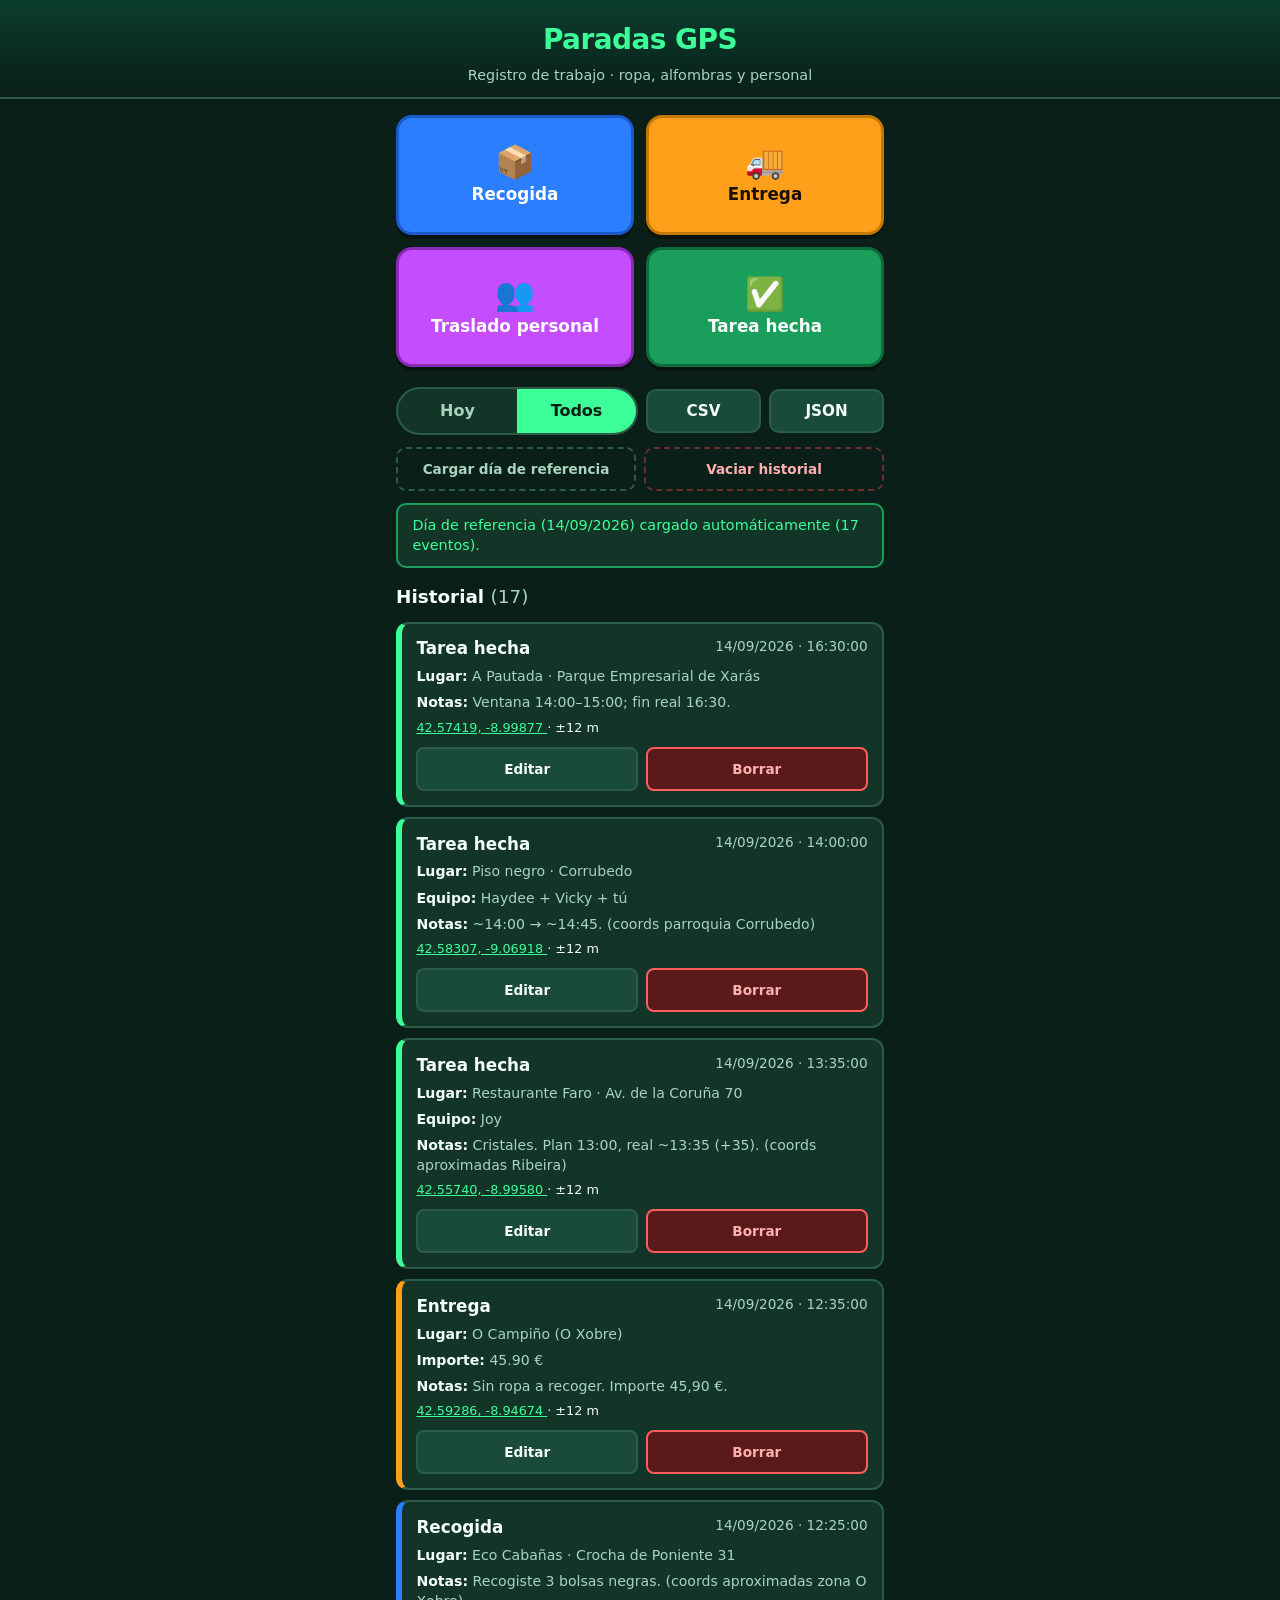
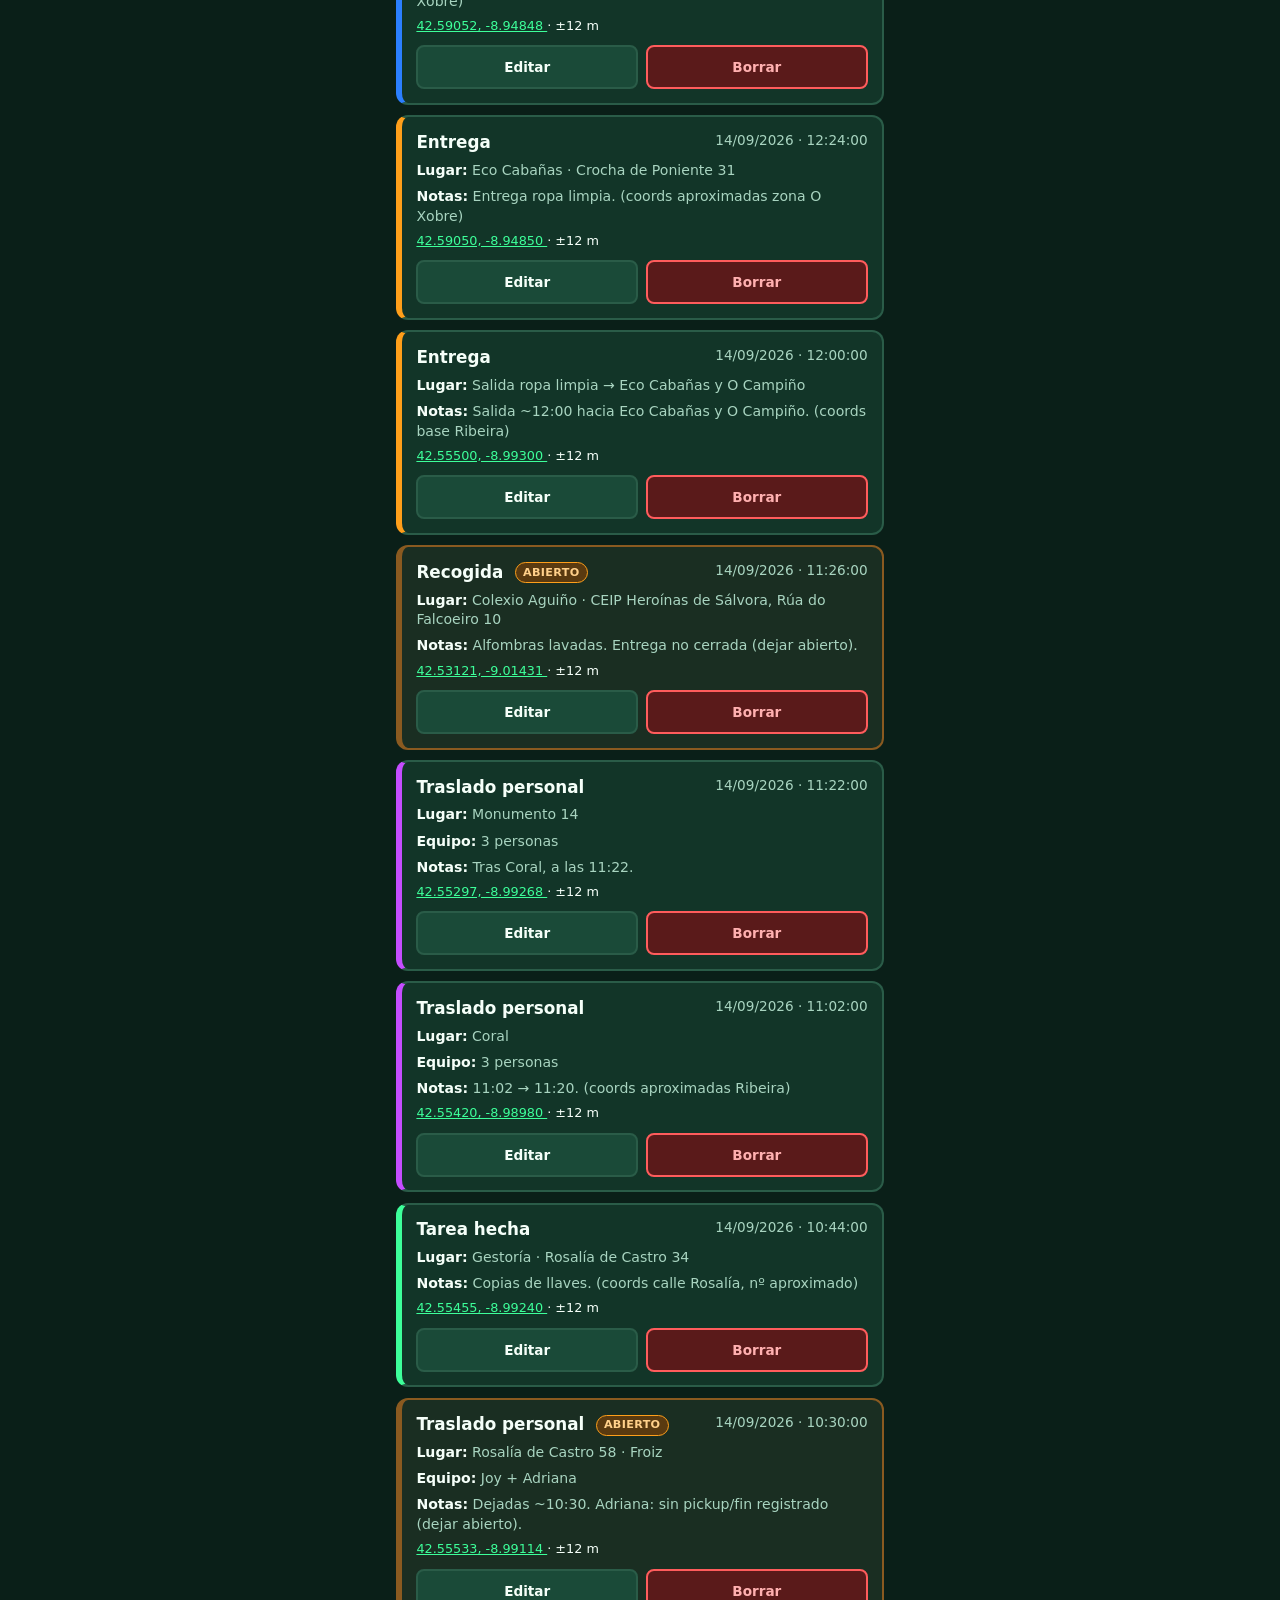
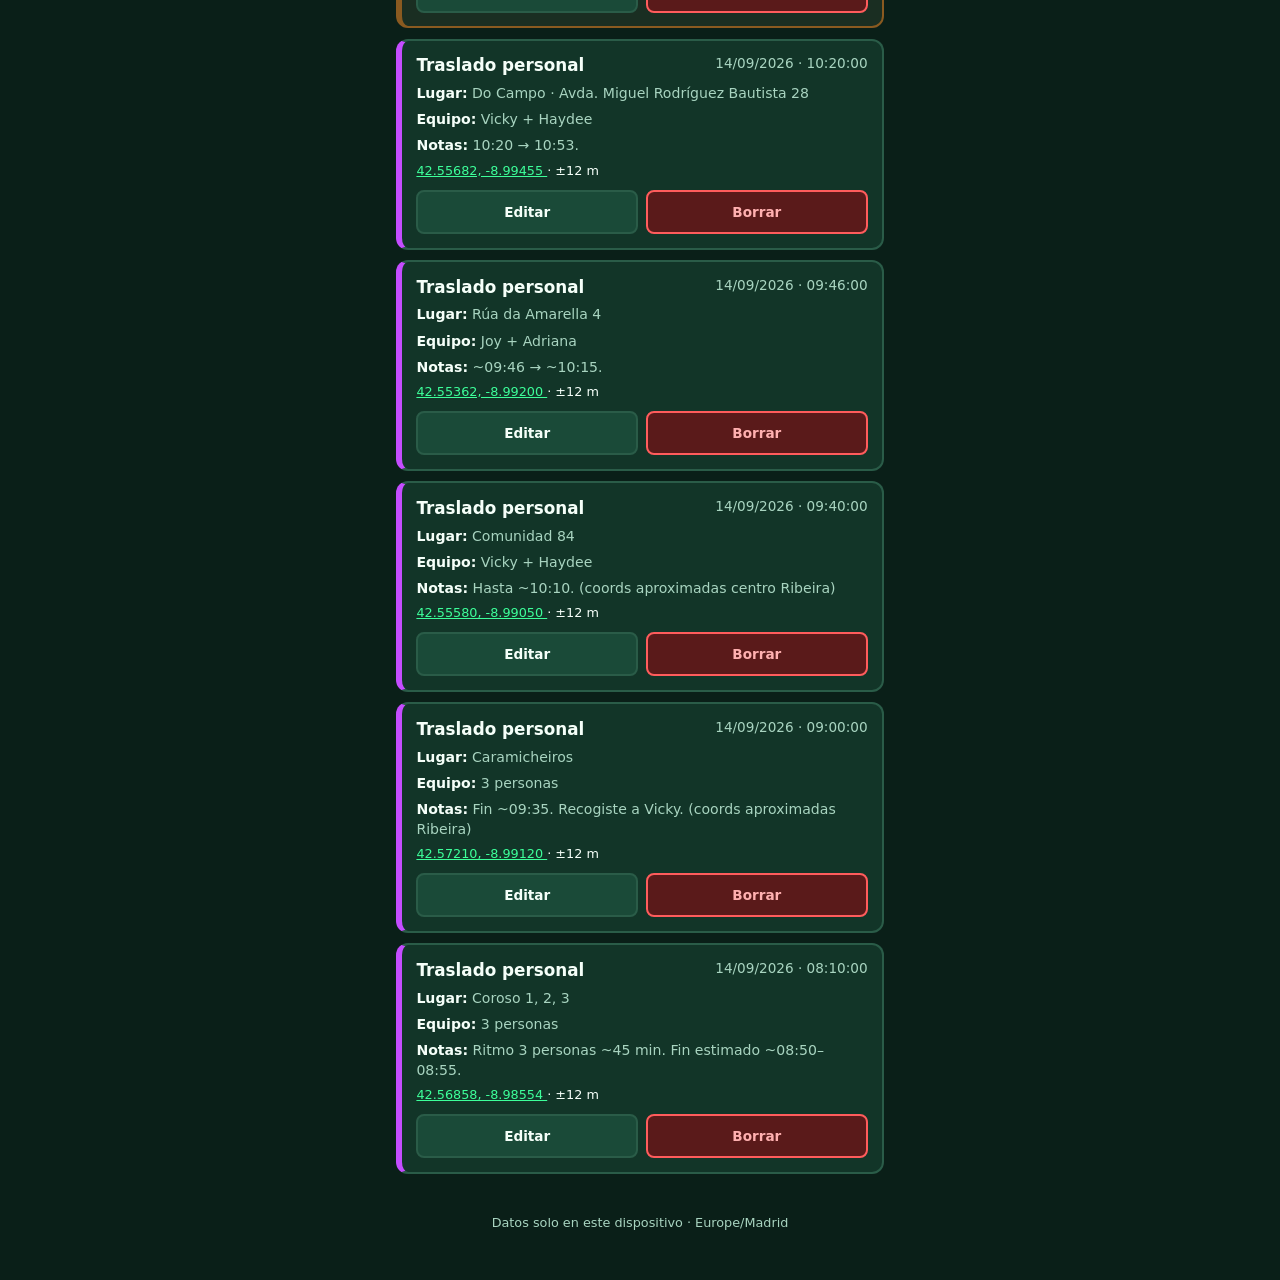
==== index.html @ 7db59be4 "Paradas GPS: registro geolocalizado de paradas (PWA)" ====
<!DOCTYPE html>
<html lang="es-ES">
<head>
  <meta charset="UTF-8" />
  <meta name="viewport" content="width=device-width, initial-scale=1, viewport-fit=cover" />
  <meta name="theme-color" content="#0b3d2e" />
  <meta name="description" content="Registro geolocalizado de paradas de trabajo: recogidas, entregas, traslados y tareas." />
  <meta name="apple-mobile-web-app-capable" content="yes" />
  <meta name="apple-mobile-web-app-status-bar-style" content="black-translucent" />
  <meta name="apple-mobile-web-app-title" content="Paradas GPS" />
  <title>Paradas GPS</title>
  <link rel="manifest" href="manifest.json" />
  <link rel="icon" type="image/svg+xml" href="icons/icon.svg" />
  <link rel="apple-touch-icon" href="icons/icon-192.png" />
  <link rel="stylesheet" href="styles.css" />
</head>
<body>
  <header class="app-header">
    <h1>Paradas GPS</h1>
    <p class="subtitle">Registro de trabajo · ropa, alfombras y personal</p>
  </header>

  <main>
    <section class="actions" aria-label="Registrar evento">
      <button type="button" class="btn-event btn-recogida" data-tipo="Recogida" aria-label="Registrar recogida">
        <span class="btn-icon" aria-hidden="true">📦</span>
        <span class="btn-label">Recogida</span>
      </button>
      <button type="button" class="btn-event btn-entrega" data-tipo="Entrega" aria-label="Registrar entrega">
        <span class="btn-icon" aria-hidden="true">🚚</span>
        <span class="btn-label">Entrega</span>
      </button>
      <button type="button" class="btn-event btn-traslado" data-tipo="Traslado personal" aria-label="Registrar traslado de personal">
        <span class="btn-icon" aria-hidden="true">👥</span>
        <span class="btn-label">Traslado personal</span>
      </button>
      <button type="button" class="btn-event btn-tarea" data-tipo="Tarea hecha" aria-label="Registrar tarea hecha">
        <span class="btn-icon" aria-hidden="true">✅</span>
        <span class="btn-label">Tarea hecha</span>
      </button>
    </section>

    <section class="toolbar" aria-label="Herramientas">
      <div class="filters" role="group" aria-label="Filtrar historial">
        <button type="button" class="filter-btn active" data-filter="hoy" id="filterHoy">Hoy</button>
        <button type="button" class="filter-btn" data-filter="todos" id="filterTodos">Todos</button>
      </div>
      <div class="export-btns">
        <button type="button" class="btn-secondary" id="btnExportCsv" title="Exportar CSV">CSV</button>
        <button type="button" class="btn-secondary" id="btnExportJson" title="Exportar JSON">JSON</button>
      </div>
    </section>

    <section class="demo-bar" aria-label="Día de referencia">
      <button type="button" class="btn-demo" id="btnLoadSeed" title="Cargar lunes 14 sep 2026">Cargar día de referencia</button>
      <button type="button" class="btn-demo btn-demo-danger" id="btnClearHistory" title="Vaciar historial">Vaciar historial</button>
    </section>

    <section class="status-bar" id="statusBar" aria-live="polite">
      <span id="statusText">Listo. Pulsa un botón para registrar.</span>
    </section>

    <section class="history" aria-label="Historial de eventos">
      <h2>Historial <span class="count" id="eventCount">(0)</span></h2>
      <ul id="eventList" class="event-list"></ul>
      <p class="empty-msg" id="emptyMsg">Aún no hay eventos. Pulsa un botón grande para empezar.</p>
    </section>
  </main>

  <!-- Sheet: editar comunidad / notas antes o después de guardar -->
  <div class="sheet-overlay" id="sheetOverlay" hidden>
    <div class="sheet" role="dialog" aria-modal="true" aria-labelledby="sheetTitle">
      <div class="sheet-handle" aria-hidden="true"></div>
      <h2 id="sheetTitle">Detalles del evento</h2>
      <p class="sheet-tipo" id="sheetTipo"></p>

      <label for="inputComunidad">Comunidad / casa <span class="optional">(opcional)</span></label>
      <input type="text" id="inputComunidad" placeholder="Ej. Urbanización Las Flores · portal 3" autocomplete="off" />

      <label for="inputEquipo">Equipo <span class="optional">(opcional)</span></label>
      <input type="text" id="inputEquipo" placeholder="Ej. Vicky + Haydee · 3 personas" autocomplete="off" />

      <label for="inputImporte">Importe (€) <span class="optional">(opcional)</span></label>
      <input type="number" id="inputImporte" step="0.01" min="0" placeholder="Ej. 45.90" inputmode="decimal" />

      <label for="inputNotas">Notas <span class="optional">(opcional)</span></label>
      <textarea id="inputNotas" rows="3" placeholder="Ej. 3 bolsas ropa, alfombra 2×3…"></textarea>

      <label class="check-label">
        <input type="checkbox" id="checkAbierto" />
        Dejar abierto
      </label>

      <div class="gps-block" id="gpsBlock">
        <p class="gps-status" id="gpsStatus">Obteniendo GPS…</p>
        <div class="manual-gps" id="manualGps" hidden>
          <p class="hint">GPS no disponible. Guarda sin GPS o introduce coordenadas manualmente:</p>
          <div class="coord-row">
            <label for="inputLat">Latitud</label>
            <input type="number" id="inputLat" step="any" placeholder="40.4168" inputmode="decimal" />
          </div>
          <div class="coord-row">
            <label for="inputLng">Longitud</label>
            <input type="number" id="inputLng" step="any" placeholder="-3.7038" inputmode="decimal" />
          </div>
          <label class="check-label">
            <input type="checkbox" id="checkSinGps" />
            Guardar sin GPS
          </label>
        </div>
      </div>

      <div class="sheet-actions">
        <button type="button" class="btn-cancel" id="btnCancelSheet">Cancelar</button>
        <button type="button" class="btn-save" id="btnSaveSheet">Guardar</button>
      </div>
    </div>
  </div>

  <!-- Confirm delete -->
  <div class="sheet-overlay" id="confirmOverlay" hidden>
    <div class="sheet sheet-small" role="dialog" aria-modal="true" aria-labelledby="confirmTitle">
      <h2 id="confirmTitle">¿Borrar evento?</h2>
      <p id="confirmText">Esta acción no se puede deshacer.</p>
      <div class="sheet-actions">
        <button type="button" class="btn-cancel" id="btnCancelDelete">Cancelar</button>
        <button type="button" class="btn-danger" id="btnConfirmDelete">Borrar</button>
      </div>
    </div>
  </div>

  <footer class="app-footer">
    <p>Datos solo en este dispositivo · Europe/Madrid</p>
  </footer>

  <script src="app.js"></script>
</body>
</html>
---- styles.css ----
/* Paradas GPS — UI alto contraste, móvil primero */
:root {
  --bg: #0a1f18;
  --bg-card: #123528;
  --bg-elevated: #1a4a38;
  --text: #f5fff9;
  --text-muted: #a8d4c0;
  --accent: #3dff9a;
  --accent-dim: #1a9e5c;
  --danger: #ff5c5c;
  --danger-bg: #5a1a1a;
  --recogida: #2b7fff;
  --entrega: #ff9f1a;
  --traslado: #c44dff;
  --tarea: #3dff9a;
  --border: #2a5c48;
  --radius: 16px;
  --tap-min: 56px;
  --font: system-ui, -apple-system, "Segoe UI", Roboto, "Helvetica Neue", Arial, sans-serif;
  --safe-top: env(safe-area-inset-top, 0px);
  --safe-right: env(safe-area-inset-right, 0px);
  --safe-bottom: env(safe-area-inset-bottom, 0px);
  --safe-left: env(safe-area-inset-left, 0px);
}

*,
*::before,
*::after {
  box-sizing: border-box;
}

html {
  -webkit-text-size-adjust: 100%;
  height: 100%;
}

body {
  margin: 0;
  min-height: 100%;
  font-family: var(--font);
  background: var(--bg);
  color: var(--text);
  line-height: 1.4;
  padding-bottom: calc(1.5rem + var(--safe-bottom));
  -webkit-tap-highlight-color: transparent;
  overflow-x: hidden;
}

.app-header {
  padding: 1.25rem 1rem 0.75rem;
  background: linear-gradient(180deg, #0b3d2e 0%, var(--bg) 100%);
  border-bottom: 2px solid var(--border);
  text-align: center;
}

.app-header h1 {
  margin: 0;
  font-size: 1.75rem;
  font-weight: 800;
  letter-spacing: -0.02em;
  color: var(--accent);
}

.subtitle {
  margin: 0.35rem 0 0;
  font-size: 0.9rem;
  color: var(--text-muted);
}

main {
  width: 100%;
  max-width: 520px;
  margin: 0 auto;
  padding: 1rem;
}

/* ——— Botones de evento ——— */
.actions {
  display: grid;
  grid-template-columns: 1fr 1fr;
  gap: 0.75rem;
  margin-bottom: 1.25rem;
}

.btn-event {
  display: flex;
  flex-direction: column;
  align-items: center;
  justify-content: center;
  gap: 0.4rem;
  min-height: 110px;
  padding: 1rem 0.5rem;
  border: 3px solid transparent;
  border-radius: var(--radius);
  font-family: inherit;
  font-size: 1.05rem;
  font-weight: 700;
  color: #fff;
  cursor: pointer;
  box-shadow: 0 4px 0 rgba(0, 0, 0, 0.35);
  transition: transform 0.08s, box-shadow 0.08s, filter 0.15s;
  -webkit-user-select: none;
  user-select: none;
}

.btn-event:active {
  transform: translateY(3px);
  box-shadow: 0 1px 0 rgba(0, 0, 0, 0.35);
}

.btn-event:focus-visible {
  outline: 3px solid var(--accent);
  outline-offset: 3px;
}

.btn-icon {
  font-size: 2rem;
  line-height: 1;
}

.btn-label {
  text-align: center;
  line-height: 1.2;
}

.btn-recogida {
  background: var(--recogida);
  border-color: #1a5acc;
}
.btn-entrega {
  background: var(--entrega);
  border-color: #c47800;
  color: #1a1000;
}
.btn-traslado {
  background: var(--traslado);
  border-color: #8a2abb;
}
.btn-tarea {
  background: var(--accent-dim);
  border-color: #0d6b3c;
  color: #fff;
}

/* ——— Toolbar ——— */
.toolbar {
  display: flex;
  flex-wrap: wrap;
  align-items: center;
  gap: 0.5rem;
  margin-bottom: 0.75rem;
}

.toolbar > * {
  min-width: 0;
}

.filters {
  display: flex;
  flex: 1 1 0;
  min-width: 0;
  background: var(--bg-card);
  border-radius: 999px;
  border: 2px solid var(--border);
  overflow: hidden;
}

.filter-btn {
  min-height: 44px;
  flex: 1 1 0;
  min-width: 0;
  padding: 0.5rem 0.75rem;
  border: none;
  background: transparent;
  color: var(--text-muted);
  font-family: inherit;
  font-size: 1rem;
  font-weight: 600;
  cursor: pointer;
}

.filter-btn.active {
  background: var(--accent);
  color: #0a1f18;
}

.export-btns {
  display: flex;
  flex: 1 1 0;
  min-width: 0;
  gap: 0.5rem;
}

.export-btns .btn-secondary {
  flex: 1 1 0;
  min-width: 0;
}

.btn-secondary {
  min-height: 44px;
  min-width: var(--tap-min);
  padding: 0.5rem 0.9rem;
  border: 2px solid var(--border);
  border-radius: 10px;
  background: var(--bg-elevated);
  color: var(--text);
  font-family: inherit;
  font-size: 0.95rem;
  font-weight: 700;
  cursor: pointer;
}

.btn-secondary:active {
  background: var(--accent-dim);
}

/* ——— Estado ——— */
.status-bar {
  padding: 0.65rem 0.9rem;
  margin-bottom: 1rem;
  background: var(--bg-card);
  border: 2px solid var(--border);
  border-radius: 10px;
  font-size: 0.9rem;
  color: var(--text-muted);
}

.status-bar.ok {
  border-color: var(--accent-dim);
  color: var(--accent);
}
.status-bar.err {
  border-color: var(--danger);
  color: #ffb0b0;
}
.status-bar.busy {
  border-color: #ff9f1a;
  color: #ffd08a;
}

/* ——— Historial ——— */
.history h2 {
  margin: 0 0 0.75rem;
  font-size: 1.15rem;
  color: var(--text);
}

.count {
  color: var(--text-muted);
  font-weight: 500;
}

.event-list {
  list-style: none;
  margin: 0;
  padding: 0;
  display: flex;
  flex-direction: column;
  gap: 0.65rem;
}

.event-card {
  min-width: 0;
  overflow-wrap: anywhere;
  background: var(--bg-card);
  border: 2px solid var(--border);
  border-left-width: 6px;
  border-radius: 12px;
  padding: 0.85rem 0.9rem;
}

.event-card[data-tipo="Recogida"] { border-left-color: var(--recogida); }
.event-card[data-tipo="Entrega"] { border-left-color: var(--entrega); }
.event-card[data-tipo="Traslado personal"] { border-left-color: var(--traslado); }
.event-card[data-tipo="Tarea hecha"] { border-left-color: var(--tarea); }

.event-top {
  display: flex;
  justify-content: space-between;
  align-items: flex-start;
  gap: 0.5rem;
}

.event-tipo {
  min-width: 0;
  overflow-wrap: anywhere;
  font-weight: 800;
  font-size: 1.05rem;
}

.event-time {
  min-width: 0;
  max-width: 52%;
  font-size: 0.85rem;
  color: var(--text-muted);
  text-align: right;
  overflow-wrap: anywhere;
}

.event-meta {
  min-width: 0;
  margin-top: 0.4rem;
  font-size: 0.88rem;
  color: var(--text-muted);
}

.event-meta strong {
  color: var(--text);
  font-weight: 600;
}

.event-coords {
  min-width: 0;
  margin-top: 0.35rem;
  font-size: 0.8rem;
  font-variant-numeric: tabular-nums;
  word-break: break-all;
}

.event-coords a {
  color: var(--accent);
  text-decoration: underline;
  overflow-wrap: anywhere;
  word-break: break-word;
}

.event-actions {
  display: flex;
  flex-wrap: wrap;
  gap: 0.5rem;
  margin-top: 0.65rem;
}

.btn-sm {
  flex: 1 1 8rem;
  min-width: 0;
  min-height: 44px;
  padding: 0.35rem 0.75rem;
  border: 2px solid var(--border);
  border-radius: 8px;
  background: var(--bg-elevated);
  color: var(--text);
  font-family: inherit;
  font-size: 0.85rem;
  font-weight: 600;
  cursor: pointer;
}

.btn-sm.danger {
  border-color: var(--danger);
  color: #ffb0b0;
  background: var(--danger-bg);
}

.empty-msg {
  color: var(--text-muted);
  text-align: center;
  padding: 1.5rem 0.5rem;
  font-size: 0.95rem;
}

.empty-msg[hidden],
[hidden] {
  display: none !important;
}

/* ——— Sheet modal ——— */
.sheet-overlay {
  position: fixed;
  inset: 0;
  z-index: 100;
  background: rgba(0, 0, 0, 0.65);
  display: flex;
  align-items: flex-end;
  justify-content: center;
  padding: var(--safe-top) var(--safe-right) var(--safe-bottom) var(--safe-left);
}

.sheet {
  width: 100%;
  max-width: 520px;
  max-height: 92vh;
  max-height: min(92dvh, calc(100dvh - var(--safe-top) - var(--safe-bottom)));
  overflow-x: hidden;
  overflow-y: auto;
  background: #163d2e;
  border-radius: 20px 20px 0 0;
  border: 2px solid var(--border);
  border-bottom: none;
  padding: 0.5rem clamp(0.85rem, 5vw, 1.15rem) calc(1.25rem + var(--safe-bottom));
  box-shadow: 0 -8px 32px rgba(0, 0, 0, 0.5);
}

.sheet-small {
  width: calc(100% - 2rem);
  border-radius: 20px;
  margin: auto;
  border-bottom: 2px solid var(--border);
  padding-bottom: 1.25rem;
  max-height: min(90dvh, calc(100dvh - var(--safe-top) - var(--safe-bottom)));
  overflow-x: hidden;
  overflow-y: auto;
}

.sheet-handle {
  width: 40px;
  height: 5px;
  background: var(--border);
  border-radius: 999px;
  margin: 0.4rem auto 0.75rem;
}

.sheet h2 {
  margin: 0 0 0.25rem;
  font-size: 1.25rem;
}

.sheet-tipo {
  margin: 0 0 1rem;
  font-weight: 700;
  color: var(--accent);
  font-size: 1.1rem;
}

.sheet label {
  display: block;
  margin: 0.75rem 0 0.35rem;
  font-size: 0.9rem;
  font-weight: 600;
  color: var(--text-muted);
}

.optional {
  font-weight: 400;
  opacity: 0.8;
}

.sheet input[type="text"],
.sheet input[type="number"],
.sheet textarea {
  width: 100%;
  min-width: 0;
  min-height: var(--tap-min);
  padding: 0.75rem 0.9rem;
  border: 2px solid var(--border);
  border-radius: 10px;
  background: var(--bg);
  color: var(--text);
  font-family: inherit;
  font-size: 1.05rem;
}

.sheet textarea {
  min-height: 88px;
  resize: vertical;
}

.sheet input:focus,
.sheet textarea:focus {
  outline: none;
  border-color: var(--accent);
}

.gps-block {
  margin-top: 1rem;
  padding: 0.75rem;
  background: var(--bg);
  border-radius: 10px;
  border: 2px dashed var(--border);
}

.gps-status {
  margin: 0;
  font-size: 0.9rem;
  color: var(--text-muted);
}

.gps-status.ok { color: var(--accent); }
.gps-status.err { color: #ffb0b0; }

.hint {
  margin: 0.5rem 0;
  font-size: 0.88rem;
  color: var(--text-muted);
}

.coord-row {
  margin-bottom: 0.5rem;
}

.check-label {
  display: flex !important;
  min-height: 44px;
  padding: 0.25rem 0;
  align-items: center;
  gap: 0.6rem;
  margin-top: 0.75rem !important;
  font-size: 1rem !important;
  color: var(--text) !important;
  cursor: pointer;
}

.check-label input {
  width: 22px;
  height: 22px;
  accent-color: var(--accent);
}

.sheet-actions {
  display: flex;
  flex-wrap: wrap;
  gap: 0.75rem;
  margin-top: 1.25rem;
}

.btn-cancel,
.btn-save,
.btn-danger {
  flex: 1;
  min-height: var(--tap-min);
  border-radius: 12px;
  font-family: inherit;
  font-size: 1.05rem;
  font-weight: 700;
  min-width: 0;
  cursor: pointer;
  border: 2px solid transparent;
}

.btn-cancel {
  background: var(--bg-card);
  border-color: var(--border);
  color: var(--text);
}

.btn-save {
  background: var(--accent);
  color: #0a1f18;
  border-color: var(--accent-dim);
}

.btn-danger {
  background: var(--danger);
  color: #fff;
  border-color: #cc3333;
}

.app-footer {
  text-align: center;
  padding: 1.5rem 1rem;
  font-size: 0.8rem;
  color: var(--text-muted);
}

.app-footer p {
  margin: 0;
}

/* Landscape / tablet: botones un poco más compactos */
@media (min-width: 480px) {
  .btn-event {
    min-height: 120px;
  }
}

@media (max-width: 360px) {
  .app-header {
    padding-inline: 0.75rem;
  }

  .app-header h1 {
    font-size: 1.5rem;
  }

  main {
    padding: 0.75rem;
  }

  .btn-event {
    min-height: 96px;
    padding-inline: 0.35rem;
    font-size: 1rem;
  }

  .btn-icon {
    font-size: 1.75rem;
  }

  .event-card {
    padding-inline: 0.7rem;
  }

  .sheet-actions {
    gap: 0.5rem;
  }
}

@media (prefers-reduced-motion: reduce) {
  .btn-event {
    transition: none;
  }
}

/* ——— Demo / día de referencia ——— */
.demo-bar {
  display: grid;
  grid-template-columns: repeat(auto-fit, minmax(min(100%, 10rem), 1fr));
  gap: 0.5rem;
  margin-bottom: 0.75rem;
}

.btn-demo {
  width: 100%;
  min-width: 0;
  min-height: 44px;
  padding: 0.5rem 0.75rem;
  border: 2px dashed var(--border);
  border-radius: 10px;
  background: transparent;
  color: var(--text-muted);
  font-family: inherit;
  font-size: 0.85rem;
  font-weight: 600;
  cursor: pointer;
}

.btn-demo:active {
  background: var(--bg-elevated);
  color: var(--text);
}

.btn-demo-danger {
  border-color: #6a3030;
  color: #ffb0b0;
}

.badge-abierto {
  display: inline-block;
  margin-left: 0.35rem;
  padding: 0.1rem 0.45rem;
  border-radius: 999px;
  background: #5a3a10;
  border: 1px solid #ff9f1a;
  color: #ffd08a;
  font-size: 0.7rem;
  font-weight: 700;
  vertical-align: middle;
  text-transform: uppercase;
  letter-spacing: 0.03em;
}

.event-card.estado-abierto {
  border-color: #8a5a20;
  background: #1a2e22;
}

@media (max-width: 360px) {
  .demo-bar {
    grid-template-columns: 1fr;
  }
}
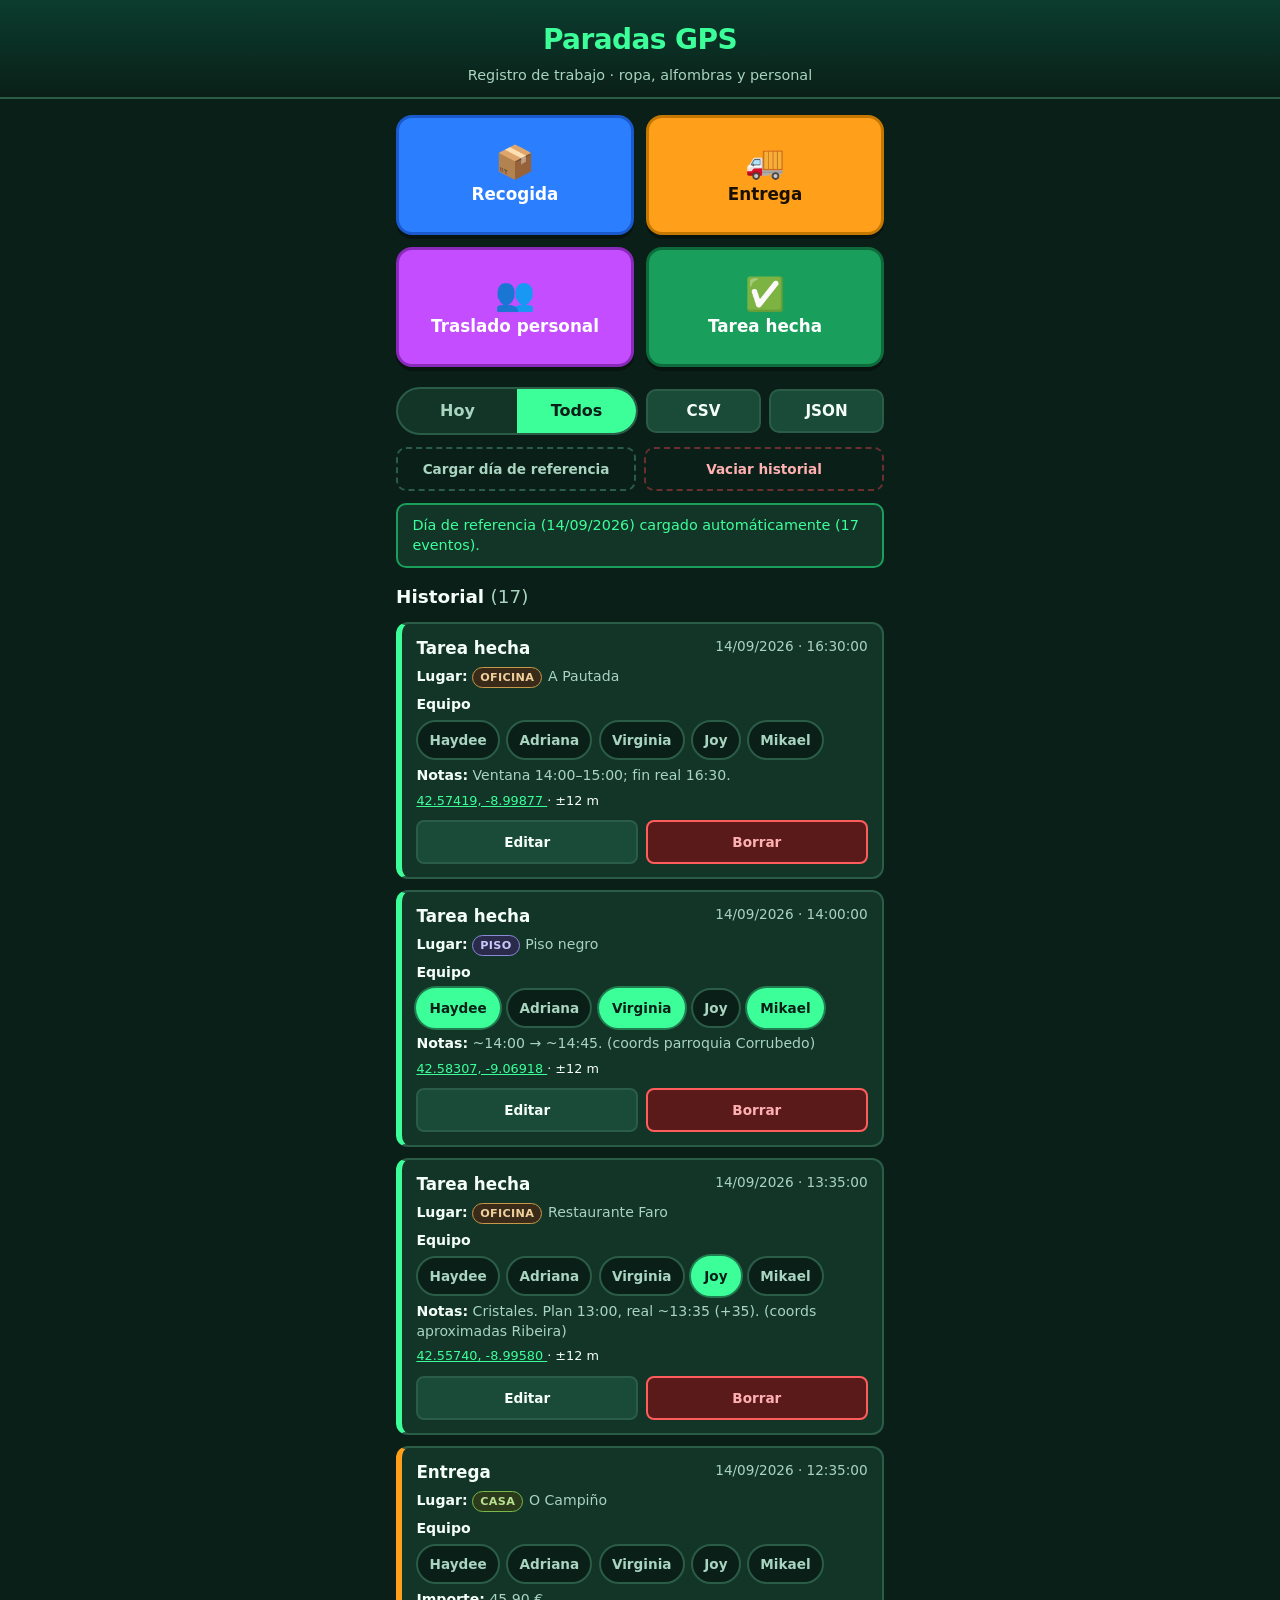
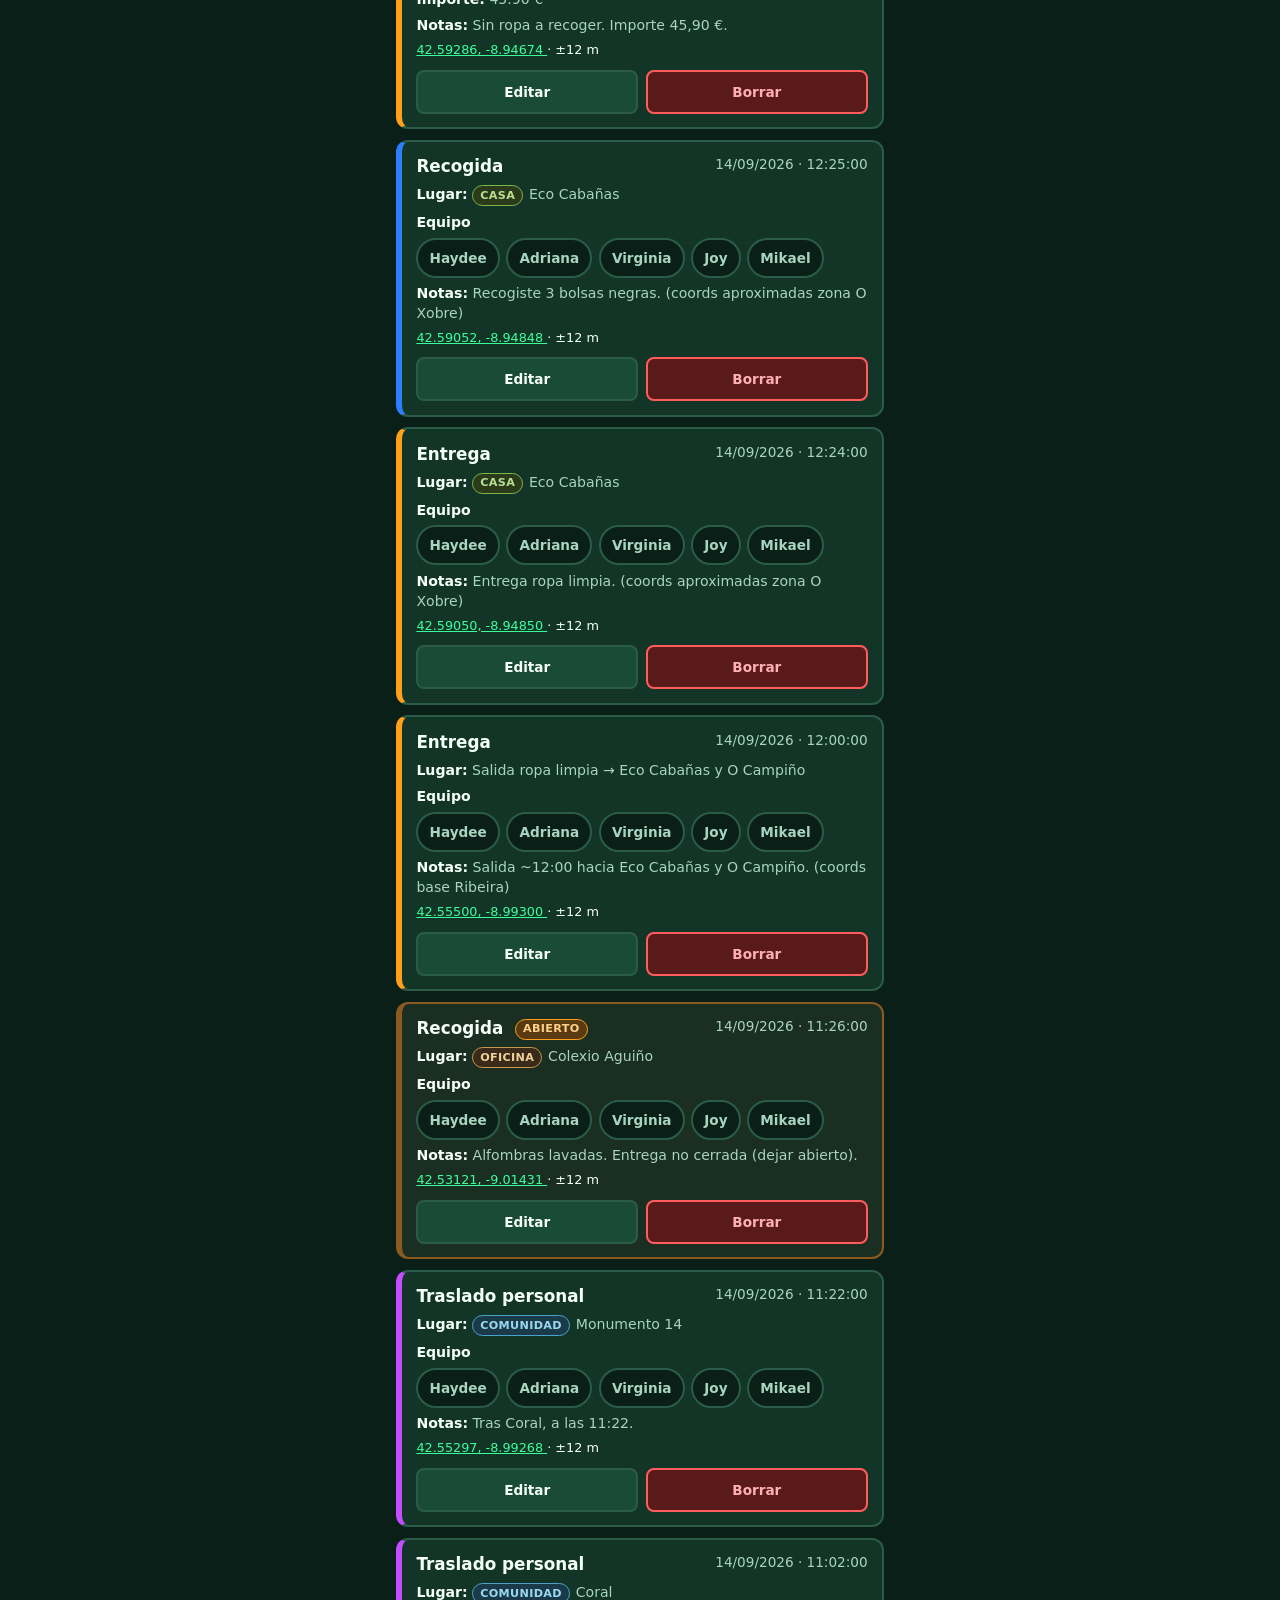
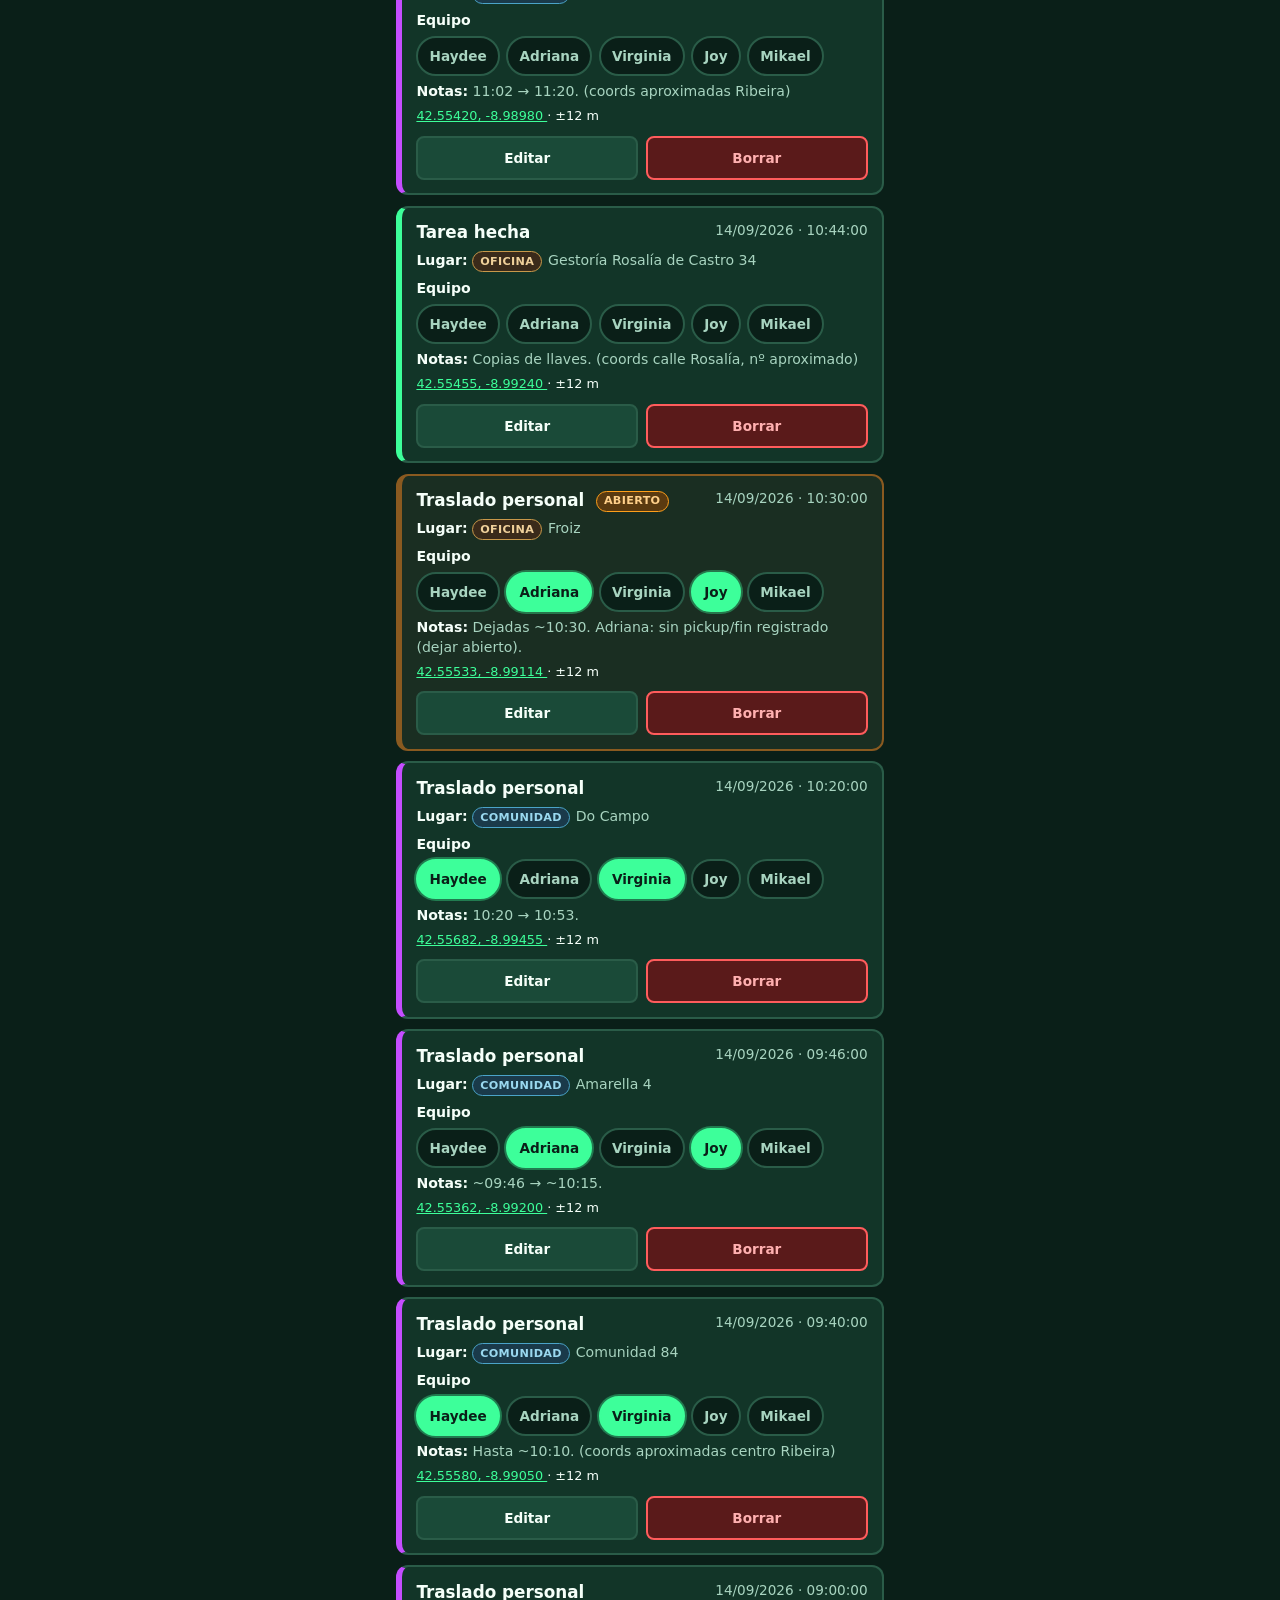
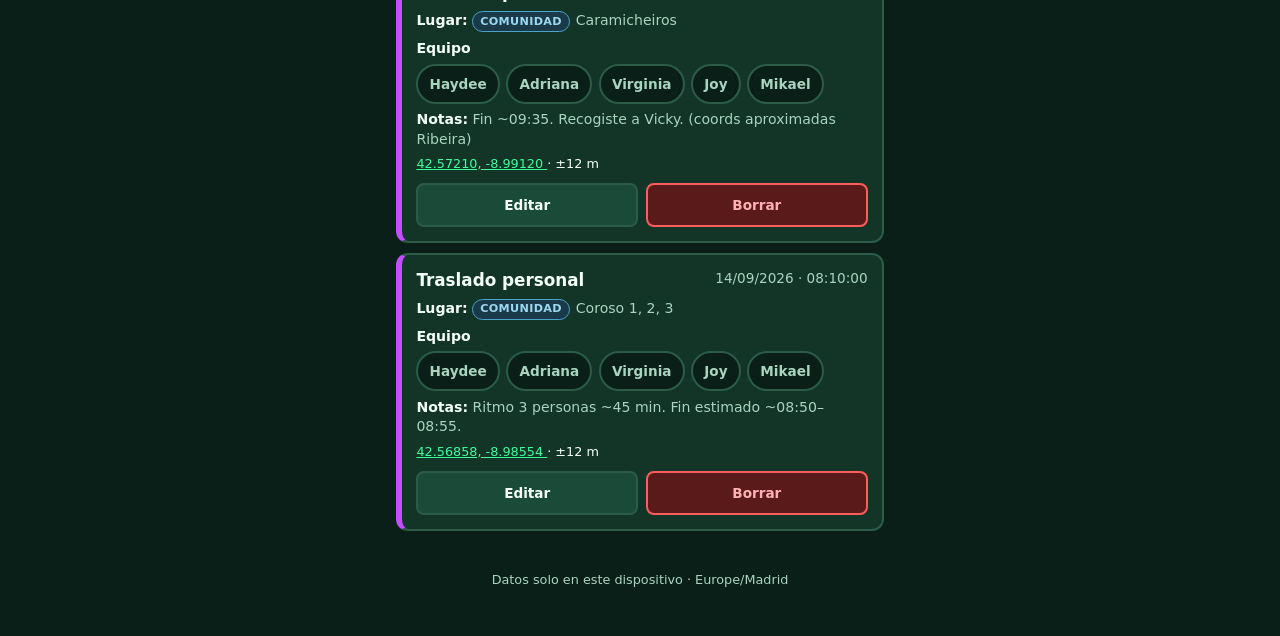
==== commit 42a36201: "Clientes por tipo (comunidad/piso/casa/oficina) con autocompletado" ====
--- a/index.html
+++ b/index.html
@@ -67,18 +67,39 @@
     </section>
   </main>
 
-  <!-- Sheet: editar comunidad / notas antes o después de guardar -->
+  <!-- Sheet: tipo/nombre cliente, equipo, notas… -->
   <div class="sheet-overlay" id="sheetOverlay" hidden>
     <div class="sheet" role="dialog" aria-modal="true" aria-labelledby="sheetTitle">
       <div class="sheet-handle" aria-hidden="true"></div>
       <h2 id="sheetTitle">Detalles del evento</h2>
       <p class="sheet-tipo" id="sheetTipo"></p>
 
-      <label for="inputComunidad">Comunidad / casa <span class="optional">(opcional)</span></label>
-      <input type="text" id="inputComunidad" placeholder="Ej. Urbanización Las Flores · portal 3" autocomplete="off" />
+      <div class="cliente-field">
+        <span class="cliente-label" id="clienteTipoLabel">Tipo de lugar <span class="optional">(recomendado)</span></span>
+        <div class="tipo-toggles" role="group" aria-labelledby="clienteTipoLabel" id="tipoToggles">
+          <button type="button" class="tipo-btn" data-tipo="comunidad" aria-pressed="false">Comunidad</button>
+          <button type="button" class="tipo-btn" data-tipo="piso" aria-pressed="false">Piso</button>
+          <button type="button" class="tipo-btn" data-tipo="casa" aria-pressed="false">Casa</button>
+          <button type="button" class="tipo-btn" data-tipo="oficina" aria-pressed="false">Oficina</button>
+        </div>
+      </div>
 
-      <label for="inputEquipo">Equipo <span class="optional">(opcional)</span></label>
-      <input type="text" id="inputEquipo" placeholder="Ej. Vicky + Haydee · 3 personas" autocomplete="off" />
+      <label for="inputNombre">Nombre <span class="optional">(opcional)</span></label>
+      <div class="autocomplete-wrap">
+        <input type="text" id="inputNombre" placeholder="Ej. Coroso 1, Amarella 4…" autocomplete="off" aria-autocomplete="list" aria-controls="suggestList" aria-expanded="false" />
+        <ul class="suggest-list" id="suggestList" role="listbox" hidden></ul>
+      </div>
+
+      <div class="equipo-field">
+        <span class="equipo-label" id="equipoLabel">Equipo <span class="optional">(opcional)</span></span>
+        <div class="crew-toggles" role="group" aria-labelledby="equipoLabel" id="crewToggles">
+          <button type="button" class="crew-btn" data-name="Haydee" aria-pressed="false">Haydee</button>
+          <button type="button" class="crew-btn" data-name="Adriana" aria-pressed="false">Adriana</button>
+          <button type="button" class="crew-btn" data-name="Virginia" aria-pressed="false">Virginia</button>
+          <button type="button" class="crew-btn" data-name="Joy" aria-pressed="false">Joy</button>
+          <button type="button" class="crew-btn" data-name="Mikael" aria-pressed="false">Mikael</button>
+        </div>
+      </div>
 
       <label for="inputImporte">Importe (€) <span class="optional">(opcional)</span></label>
       <input type="number" id="inputImporte" step="0.01" min="0" placeholder="Ej. 45.90" inputmode="decimal" />
--- a/styles.css
+++ b/styles.css
@@ -435,6 +435,236 @@
   opacity: 0.8;
 }
 
+.cliente-field {
+  margin-top: 0.15rem;
+}
+
+.cliente-label {
+  display: block;
+  margin: 0 0 0.35rem;
+  font-size: 0.9rem;
+  font-weight: 600;
+  color: var(--text-muted);
+}
+
+.tipo-toggles {
+  display: flex;
+  flex-wrap: wrap;
+  gap: 0.5rem;
+  margin-bottom: 0.75rem;
+}
+
+.tipo-btn {
+  min-height: 44px;
+  min-width: 44px;
+  padding: 0.5rem 0.85rem;
+  border: 2px solid var(--border);
+  border-radius: 999px;
+  background: var(--bg);
+  color: var(--text-muted);
+  font-family: inherit;
+  font-size: 0.95rem;
+  font-weight: 600;
+  cursor: pointer;
+  -webkit-tap-highlight-color: transparent;
+  touch-action: manipulation;
+}
+
+.tipo-btn:active {
+  transform: scale(0.97);
+}
+
+.tipo-btn:focus-visible {
+  outline: 3px solid var(--accent);
+  outline-offset: 2px;
+}
+
+.tipo-btn[aria-pressed="true"] {
+  background: var(--accent);
+  border-color: var(--accent);
+  color: #0a1f18;
+  font-weight: 800;
+  box-shadow: 0 0 0 2px rgba(61, 255, 154, 0.35);
+}
+
+.autocomplete-wrap {
+  position: relative;
+  margin-bottom: 0.15rem;
+}
+
+.suggest-list {
+  list-style: none;
+  margin: 0.25rem 0 0;
+  padding: 0.25rem 0;
+  position: absolute;
+  left: 0;
+  right: 0;
+  z-index: 20;
+  max-height: 12rem;
+  overflow-y: auto;
+  background: var(--bg-elevated);
+  border: 2px solid var(--border);
+  border-radius: 10px;
+  box-shadow: 0 8px 24px rgba(0, 0, 0, 0.35);
+}
+
+.suggest-item {
+  display: flex;
+  align-items: center;
+  gap: 0.5rem;
+  width: 100%;
+  min-height: 44px;
+  padding: 0.55rem 0.85rem;
+  border: none;
+  background: transparent;
+  color: var(--text);
+  font-family: inherit;
+  font-size: 0.95rem;
+  text-align: left;
+  cursor: pointer;
+  -webkit-tap-highlight-color: transparent;
+}
+
+.suggest-item:hover,
+.suggest-item:focus,
+.suggest-item.active {
+  background: rgba(61, 255, 154, 0.12);
+  outline: none;
+}
+
+.suggest-item .suggest-nombre {
+  flex: 1;
+  min-width: 0;
+  font-weight: 600;
+}
+
+.suggest-item .suggest-tipo {
+  flex-shrink: 0;
+  font-size: 0.72rem;
+  font-weight: 700;
+  text-transform: uppercase;
+  letter-spacing: 0.03em;
+  color: var(--text-muted);
+  padding: 0.15rem 0.45rem;
+  border-radius: 999px;
+  border: 1px solid var(--border);
+  background: var(--bg);
+}
+
+.badge-cliente {
+  display: inline-block;
+  margin-right: 0.35rem;
+  padding: 0.1rem 0.45rem;
+  border-radius: 999px;
+  font-size: 0.7rem;
+  font-weight: 700;
+  vertical-align: middle;
+  text-transform: uppercase;
+  letter-spacing: 0.03em;
+  border: 1px solid var(--border);
+  background: var(--bg);
+  color: var(--text-muted);
+}
+
+.badge-cliente-comunidad {
+  background: #1a3a4a;
+  border-color: #4aa3c8;
+  color: #9ad8ef;
+}
+
+.badge-cliente-piso {
+  background: #2a2a4a;
+  border-color: #8a8ad8;
+  color: #c8c8ff;
+}
+
+.badge-cliente-casa {
+  background: #2a3a1a;
+  border-color: #7ab84a;
+  color: #b8e090;
+}
+
+.badge-cliente-oficina {
+  background: #3a2a1a;
+  border-color: #c8984a;
+  color: #efd09a;
+}
+
+.equipo-field {
+  margin-top: 0.75rem;
+}
+
+.equipo-label {
+  display: block;
+  margin: 0 0 0.35rem;
+  font-size: 0.9rem;
+  font-weight: 600;
+  color: var(--text-muted);
+}
+
+.crew-toggles {
+  display: flex;
+  flex-wrap: wrap;
+  gap: 0.5rem;
+}
+
+.crew-btn {
+  min-height: 44px;
+  min-width: 44px;
+  padding: 0.5rem 0.85rem;
+  border: 2px solid var(--border);
+  border-radius: 999px;
+  background: var(--bg);
+  color: var(--text-muted);
+  font-family: inherit;
+  font-size: 0.95rem;
+  font-weight: 600;
+  cursor: pointer;
+  -webkit-tap-highlight-color: transparent;
+  touch-action: manipulation;
+}
+
+.crew-btn:active {
+  transform: scale(0.97);
+}
+
+.crew-btn:focus-visible {
+  outline: 3px solid var(--accent);
+  outline-offset: 2px;
+}
+
+.crew-btn[aria-pressed="true"],
+.crew-btn.selected {
+  background: var(--accent);
+  border-color: var(--accent);
+  color: #0a1f18;
+  font-weight: 800;
+  box-shadow: 0 0 0 2px rgba(61, 255, 154, 0.35);
+}
+
+.event-equipo {
+  min-width: 0;
+  margin-top: 0.45rem;
+}
+
+.event-equipo .event-meta {
+  margin-top: 0;
+  margin-bottom: 0.3rem;
+}
+
+.event-card .crew-toggles {
+  gap: 0.4rem;
+}
+
+.event-card .crew-btn {
+  min-height: 40px;
+  padding: 0.35rem 0.7rem;
+  font-size: 0.85rem;
+  flex: 0 1 auto;
+  max-width: 100%;
+}
+
+
 .sheet input[type="text"],
 .sheet input[type="number"],
 .sheet textarea {
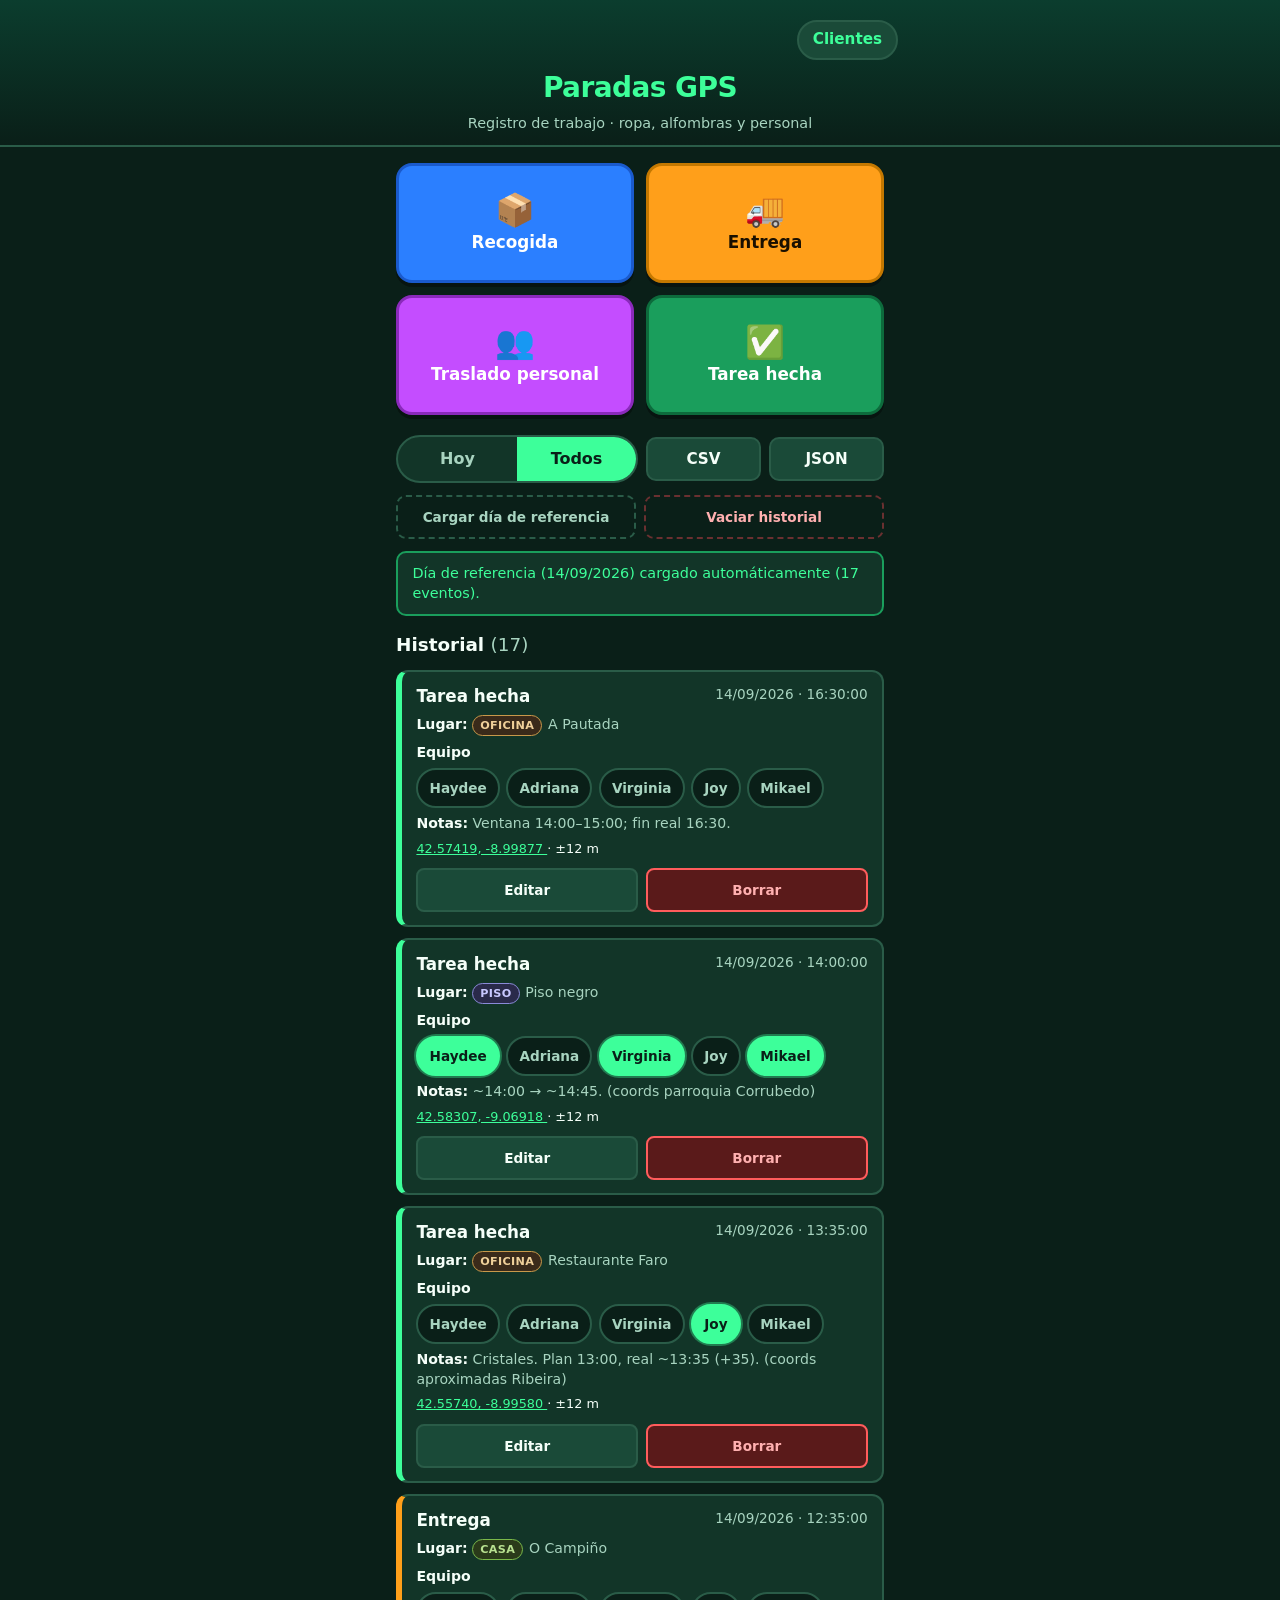
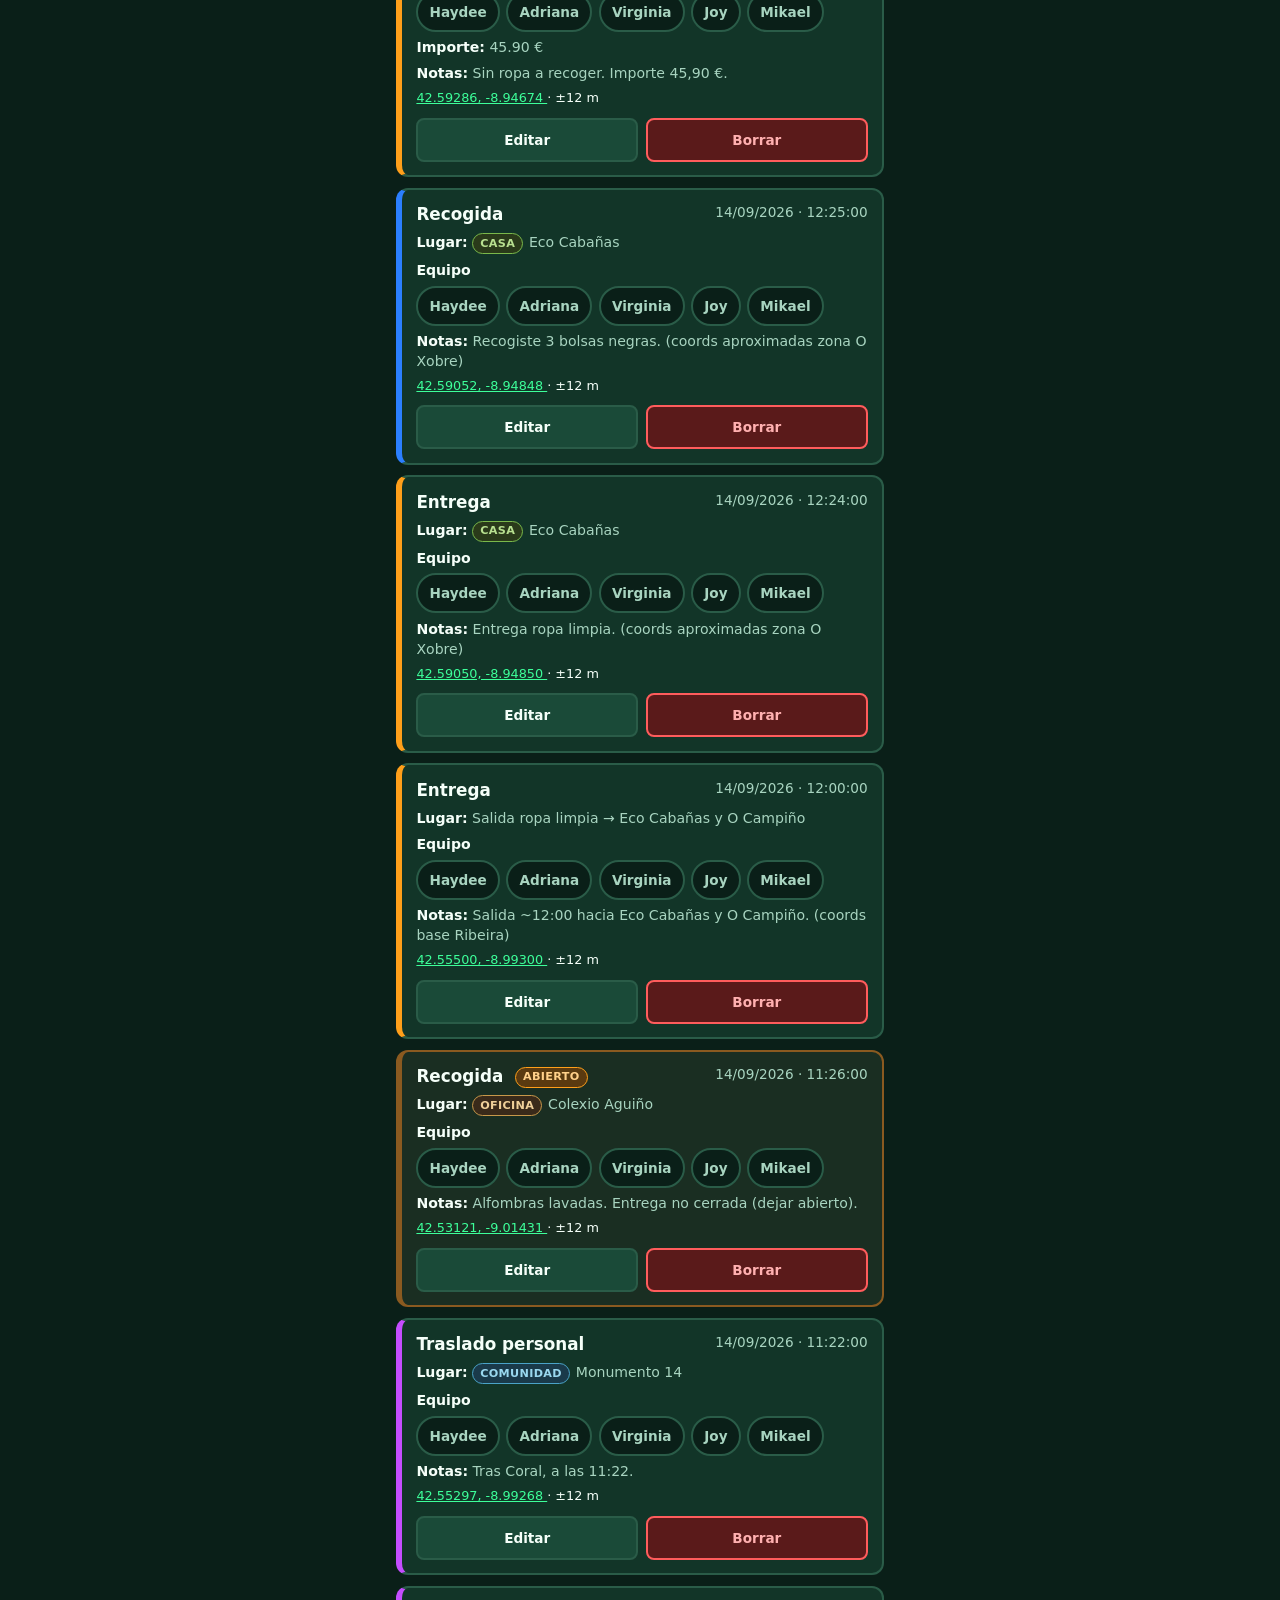
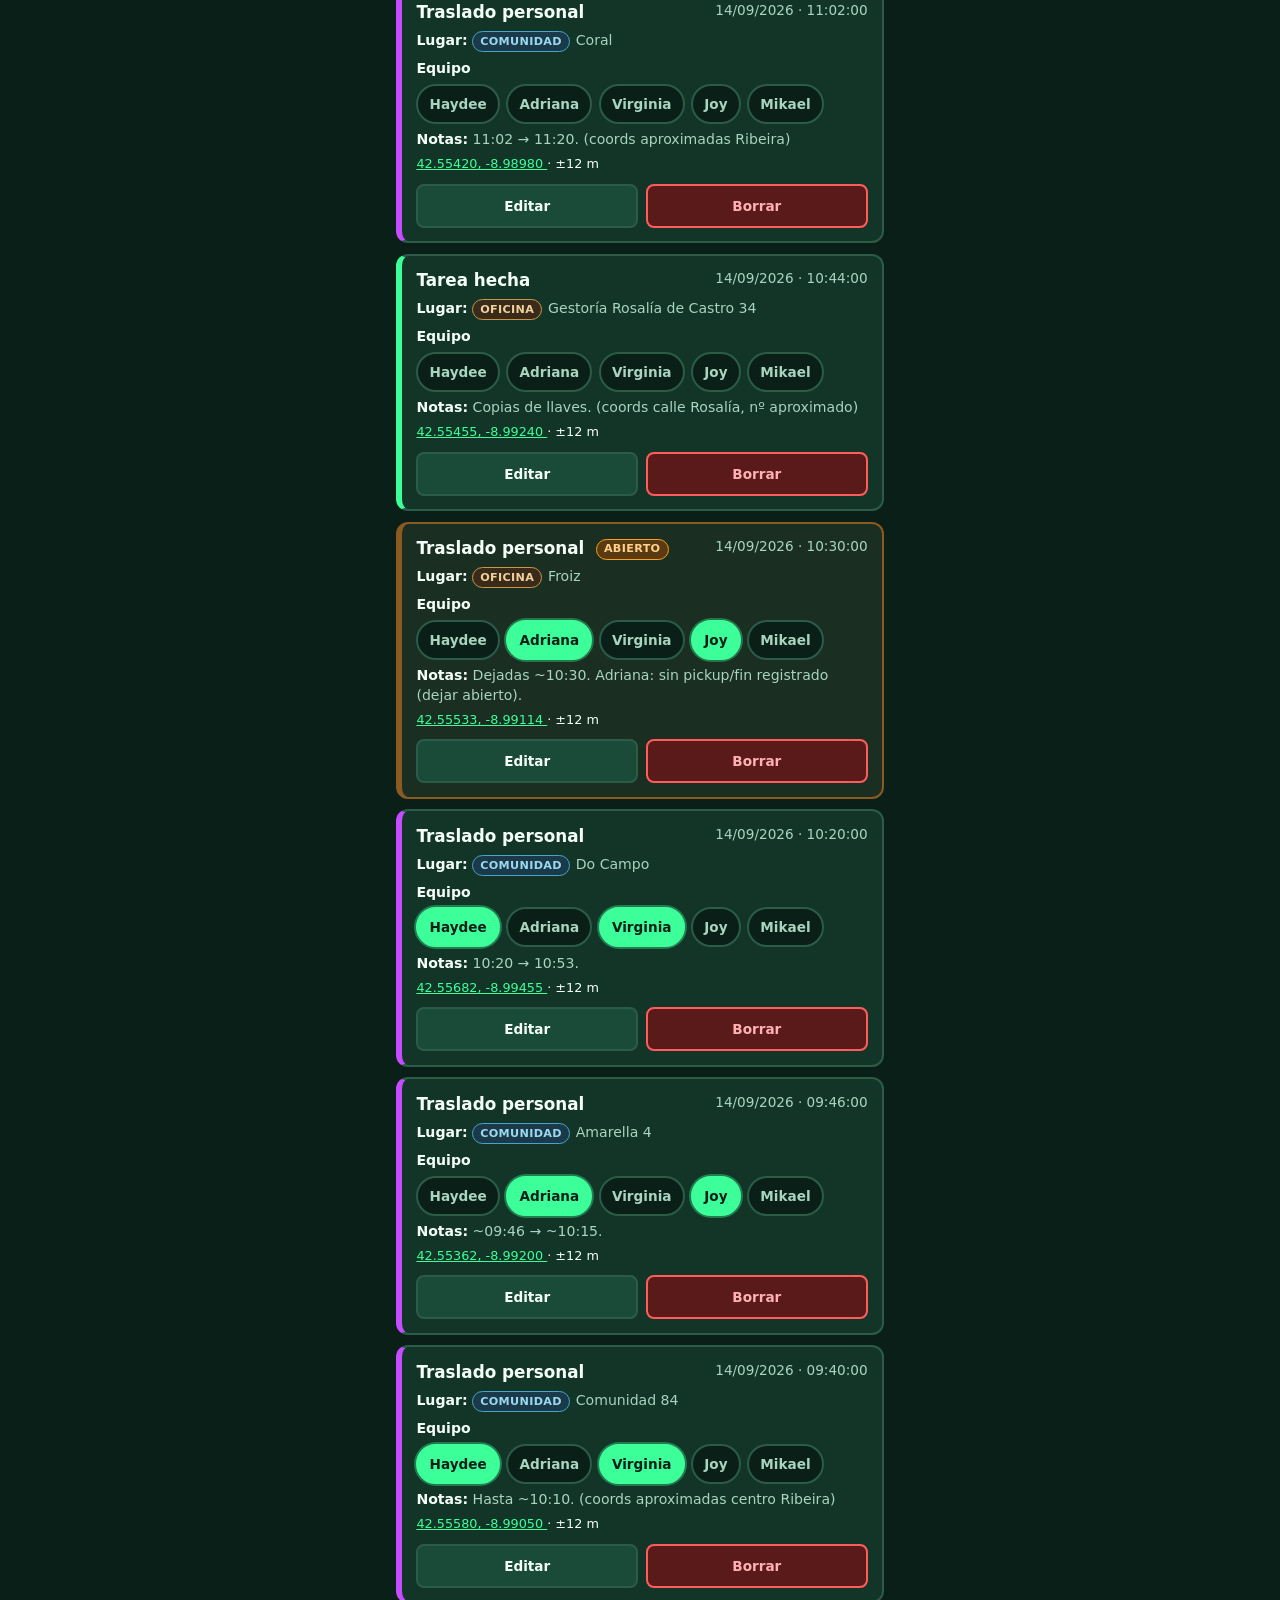
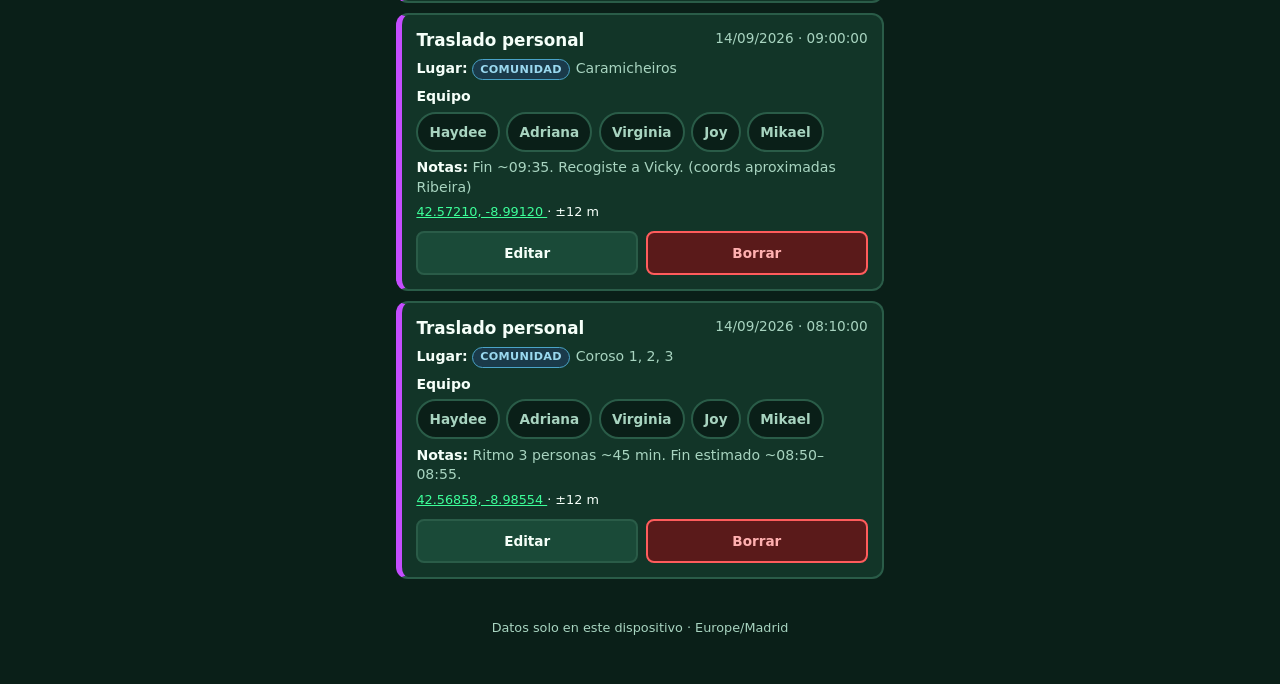
==== commit 8e0a071e: "Página de gestión de clientes (buscar, filtrar, alta, editar, borrar)" ====
--- a/index.html
+++ b/index.html
@@ -16,6 +16,10 @@
 </head>
 <body>
   <header class="app-header">
+    <div class="header-nav">
+      <span class="nav-spacer" aria-hidden="true"></span>
+      <a href="clientes.html" class="nav-link" aria-label="Gestionar clientes">Clientes</a>
+    </div>
     <h1>Paradas GPS</h1>
     <p class="subtitle">Registro de trabajo · ropa, alfombras y personal</p>
   </header>
--- a/styles.css
+++ b/styles.css
@@ -889,3 +889,335 @@
     grid-template-columns: 1fr;
   }
 }
+
+/* ——— Nav header (Paradas ↔ Clientes) ——— */
+.header-nav {
+  display: flex;
+  align-items: center;
+  justify-content: space-between;
+  gap: 0.5rem;
+  margin: 0 auto 0.5rem;
+  max-width: 520px;
+  padding: 0 0.15rem;
+}
+
+.nav-spacer {
+  flex: 1;
+  min-width: 0;
+}
+
+.nav-link {
+  display: inline-flex;
+  align-items: center;
+  min-height: 40px;
+  padding: 0.35rem 0.85rem;
+  border: 2px solid var(--border);
+  border-radius: 999px;
+  background: var(--bg-elevated);
+  color: var(--accent);
+  font-weight: 700;
+  font-size: 0.95rem;
+  text-decoration: none;
+}
+
+.nav-link:active {
+  background: var(--accent-dim);
+  color: #fff;
+}
+
+.nav-link:focus-visible {
+  outline: 3px solid var(--accent);
+  outline-offset: 2px;
+}
+
+/* ——— Página Clientes ——— */
+.sr-only {
+  position: absolute;
+  width: 1px;
+  height: 1px;
+  padding: 0;
+  margin: -1px;
+  overflow: hidden;
+  clip: rect(0, 0, 0, 0);
+  white-space: nowrap;
+  border: 0;
+}
+
+.section-title {
+  margin: 0 0 0.65rem;
+  font-size: 1.1rem;
+  font-weight: 700;
+  color: var(--text);
+}
+
+.clientes-search {
+  margin-bottom: 0.75rem;
+}
+
+.search-input {
+  width: 100%;
+  min-height: var(--tap-min);
+  padding: 0.75rem 1rem;
+  border: 2px solid var(--border);
+  border-radius: 12px;
+  background: var(--bg-card);
+  color: var(--text);
+  font-family: inherit;
+  font-size: 1.05rem;
+}
+
+.search-input::placeholder {
+  color: var(--text-muted);
+}
+
+.search-input:focus {
+  outline: none;
+  border-color: var(--accent);
+  box-shadow: 0 0 0 3px rgba(61, 255, 154, 0.25);
+}
+
+.clientes-filters {
+  margin-bottom: 1rem;
+}
+
+.chip-row {
+  display: flex;
+  flex-wrap: wrap;
+  gap: 0.45rem;
+}
+
+.chip-btn {
+  display: inline-flex;
+  align-items: center;
+  gap: 0.35rem;
+  min-height: 40px;
+  padding: 0.35rem 0.75rem;
+  border: 2px solid var(--border);
+  border-radius: 999px;
+  background: var(--bg-card);
+  color: var(--text-muted);
+  font-family: inherit;
+  font-size: 0.88rem;
+  font-weight: 700;
+  cursor: pointer;
+}
+
+.chip-btn.active {
+  background: var(--accent);
+  border-color: var(--accent-dim);
+  color: #0a1f18;
+}
+
+.chip-btn:focus-visible {
+  outline: 3px solid var(--accent);
+  outline-offset: 2px;
+}
+
+.chip-count {
+  display: inline-block;
+  min-width: 1.25rem;
+  padding: 0.05rem 0.35rem;
+  border-radius: 999px;
+  background: rgba(0, 0, 0, 0.25);
+  font-size: 0.75rem;
+  font-weight: 800;
+  text-align: center;
+}
+
+.chip-btn.active .chip-count {
+  background: rgba(10, 31, 24, 0.35);
+  color: #0a1f18;
+}
+
+.clientes-add {
+  margin-bottom: 1rem;
+  padding: 0.9rem;
+  background: var(--bg-card);
+  border: 2px solid var(--border);
+  border-radius: var(--radius);
+}
+
+.clientes-add .tipo-toggles {
+  margin-bottom: 0.65rem;
+}
+
+.field-label {
+  display: block;
+  margin: 0 0 0.35rem;
+  font-size: 0.9rem;
+  font-weight: 600;
+  color: var(--text-muted);
+}
+
+.add-row {
+  display: flex;
+  gap: 0.5rem;
+  align-items: stretch;
+}
+
+.add-row input[type="text"] {
+  flex: 1 1 0;
+  min-width: 0;
+  min-height: var(--tap-min);
+  padding: 0.65rem 0.85rem;
+  border: 2px solid var(--border);
+  border-radius: 10px;
+  background: var(--bg);
+  color: var(--text);
+  font-family: inherit;
+  font-size: 1rem;
+}
+
+.add-row input[type="text"]:focus {
+  outline: none;
+  border-color: var(--accent);
+}
+
+.add-row .btn-save {
+  flex: 0 0 auto;
+  min-width: 5.5rem;
+  min-height: var(--tap-min);
+  padding: 0.5rem 1rem;
+  border: none;
+  border-radius: 10px;
+  background: var(--accent);
+  color: #0a1f18;
+  font-family: inherit;
+  font-size: 1rem;
+  font-weight: 800;
+  cursor: pointer;
+}
+
+.add-row .btn-save:active {
+  background: var(--accent-dim);
+  color: #fff;
+}
+
+.hint-inline {
+  margin: 0.5rem 0 0;
+  font-size: 0.85rem;
+  color: var(--text-muted);
+}
+
+.hint-inline.hint-err {
+  color: #ffb0b0;
+}
+
+.clientes-list-section {
+  margin-bottom: 1.25rem;
+}
+
+.clientes-list {
+  display: flex;
+  flex-direction: column;
+  gap: 1rem;
+}
+
+.cliente-group-title {
+  margin: 0 0 0.5rem;
+  font-size: 0.95rem;
+  font-weight: 800;
+  color: var(--accent);
+  letter-spacing: 0.02em;
+  text-transform: uppercase;
+}
+
+.cliente-group-list {
+  list-style: none;
+  margin: 0;
+  padding: 0;
+  display: flex;
+  flex-direction: column;
+  gap: 0.5rem;
+}
+
+.cliente-card {
+  display: flex;
+  flex-wrap: wrap;
+  align-items: center;
+  justify-content: space-between;
+  gap: 0.5rem;
+  padding: 0.75rem 0.85rem;
+  background: var(--bg-card);
+  border: 2px solid var(--border);
+  border-radius: 12px;
+}
+
+.cliente-card-main {
+  display: flex;
+  flex-wrap: wrap;
+  align-items: center;
+  gap: 0.45rem;
+  min-width: 0;
+  flex: 1 1 8rem;
+}
+
+.cliente-nombre {
+  font-weight: 700;
+  font-size: 1.05rem;
+  overflow-wrap: anywhere;
+}
+
+.cliente-card-actions {
+  display: flex;
+  gap: 0.4rem;
+  flex: 0 0 auto;
+}
+
+.btn-card-edit,
+.btn-card-delete {
+  min-height: 40px;
+  min-width: 40px;
+  padding: 0.35rem 0.7rem;
+  border: 2px solid var(--border);
+  border-radius: 8px;
+  background: var(--bg-elevated);
+  color: var(--text);
+  font-family: inherit;
+  font-size: 0.85rem;
+  font-weight: 700;
+  cursor: pointer;
+}
+
+.btn-card-edit:active {
+  background: var(--accent-dim);
+}
+
+.btn-card-delete {
+  border-color: #6a3030;
+  color: #ffb0b0;
+  background: var(--danger-bg);
+}
+
+.btn-card-delete:active {
+  filter: brightness(1.15);
+}
+
+.clientes-io {
+  display: grid;
+  grid-template-columns: 1fr 1fr;
+  gap: 0.5rem;
+  margin-bottom: 1rem;
+}
+
+.clientes-io .btn-secondary {
+  width: 100%;
+}
+
+.page-clientes .sheet .tipo-toggles {
+  margin: 0.5rem 0 0.85rem;
+}
+
+@media (max-width: 360px) {
+  .clientes-io {
+    grid-template-columns: 1fr;
+  }
+
+  .add-row {
+    flex-direction: column;
+  }
+
+  .add-row .btn-save {
+    width: 100%;
+  }
+}
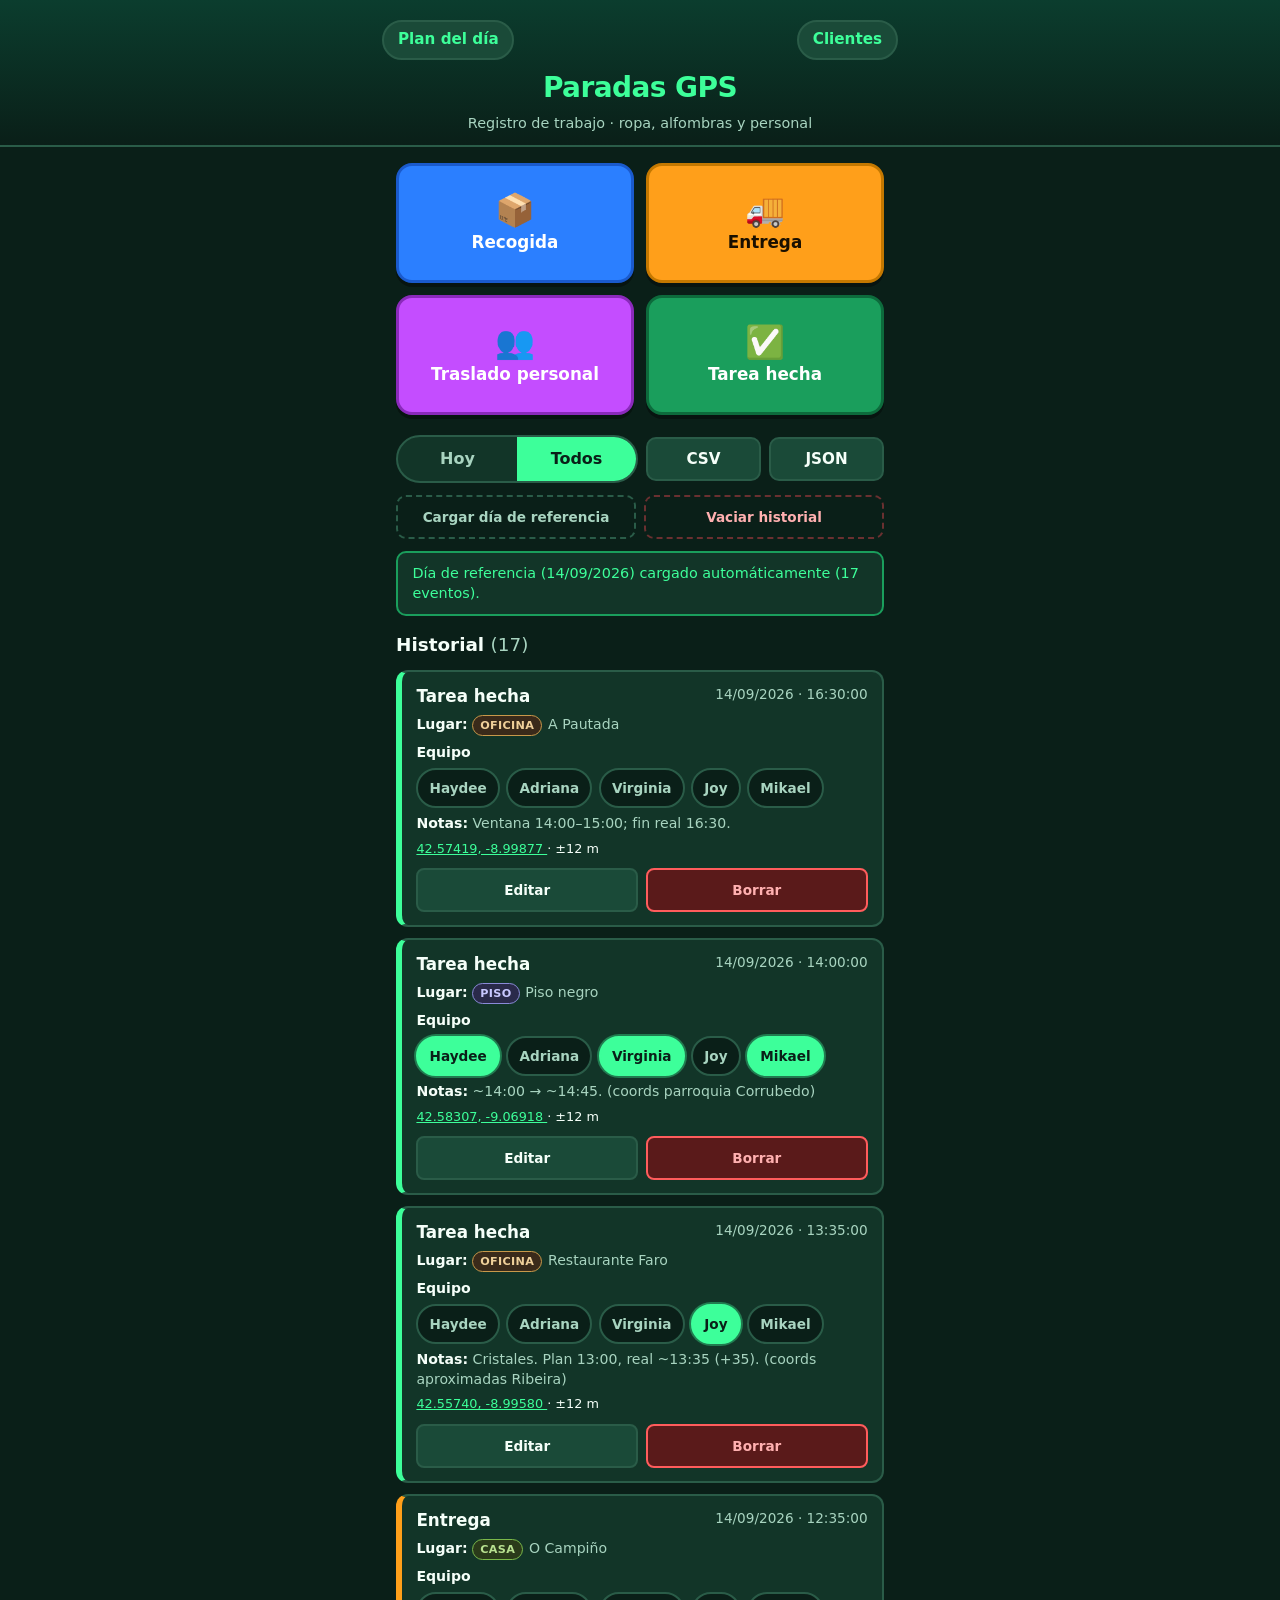
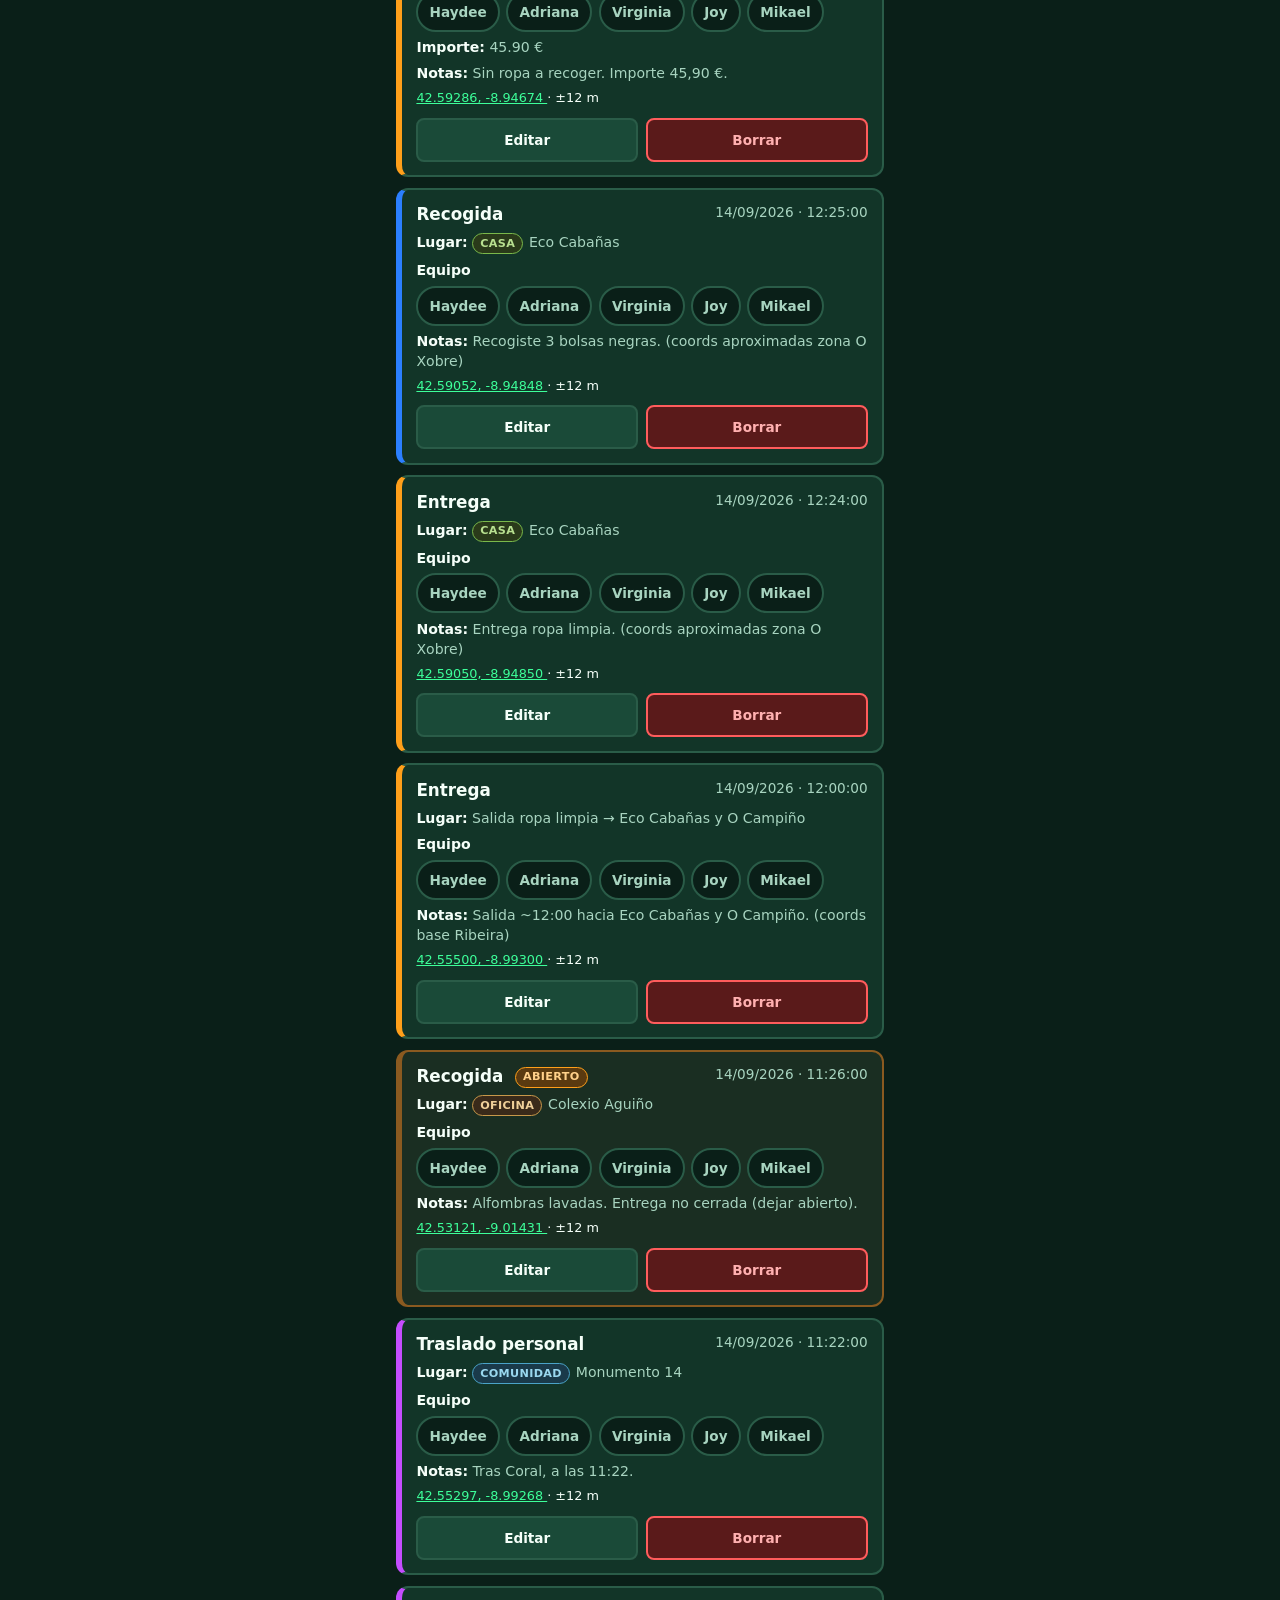
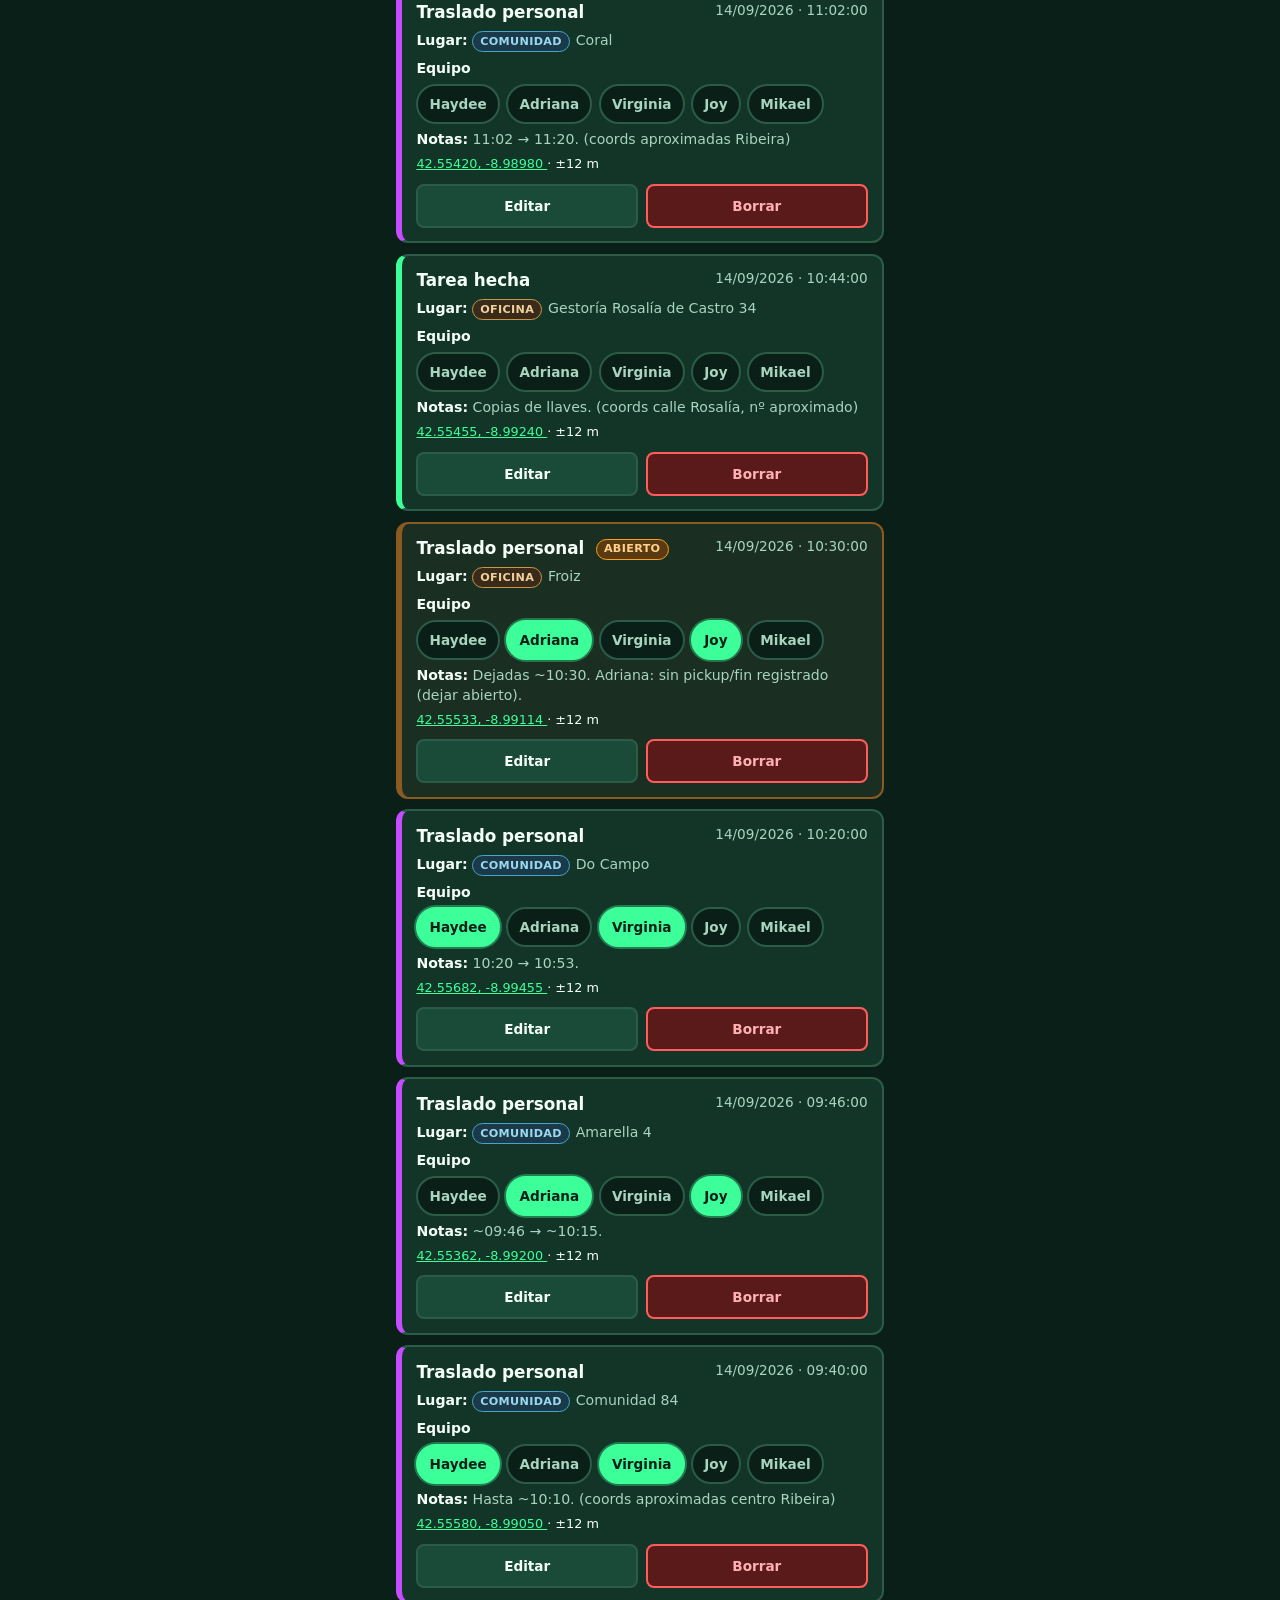
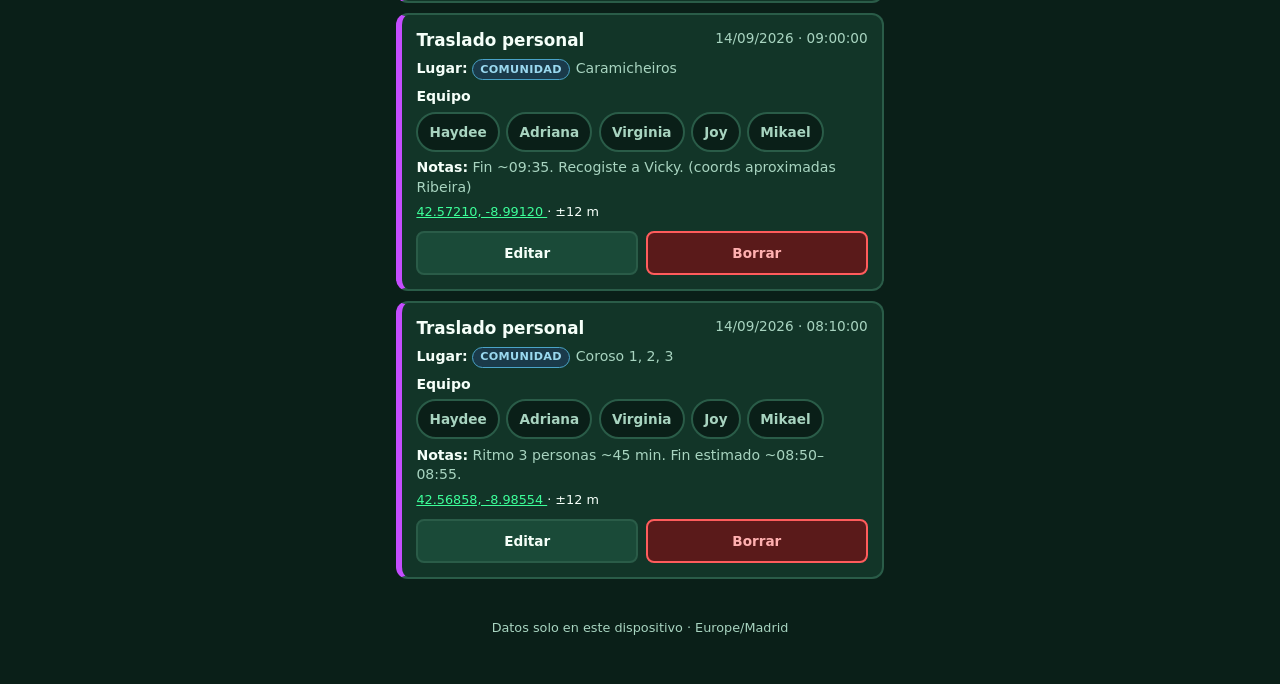
==== commit 48893495: "Plan del día: configuración por toques, estimación y registro rápido" ====
--- a/index.html
+++ b/index.html
@@ -17,7 +17,7 @@
 <body>
   <header class="app-header">
     <div class="header-nav">
-      <span class="nav-spacer" aria-hidden="true"></span>
+      <a href="plan.html" class="nav-link" aria-label="Plan del día">Plan del día</a>
       <a href="clientes.html" class="nav-link" aria-label="Gestionar clientes">Clientes</a>
     </div>
     <h1>Paradas GPS</h1>
@@ -81,10 +81,7 @@
       <div class="cliente-field">
         <span class="cliente-label" id="clienteTipoLabel">Tipo de lugar <span class="optional">(recomendado)</span></span>
         <div class="tipo-toggles" role="group" aria-labelledby="clienteTipoLabel" id="tipoToggles">
-          <button type="button" class="tipo-btn" data-tipo="comunidad" aria-pressed="false">Comunidad</button>
-          <button type="button" class="tipo-btn" data-tipo="piso" aria-pressed="false">Piso</button>
-          <button type="button" class="tipo-btn" data-tipo="casa" aria-pressed="false">Casa</button>
-          <button type="button" class="tipo-btn" data-tipo="oficina" aria-pressed="false">Oficina</button>
+          <!-- Rellenado dinámicamente desde paradas-gps-tipos-cliente -->
         </div>
       </div>
 
--- a/styles.css
+++ b/styles.css
@@ -1221,3 +1221,561 @@
     width: 100%;
   }
 }
+
+/* ——— Tabs Clientes / Tipos ——— */
+.view-tabs {
+  display: flex;
+  gap: 0.4rem;
+  margin: 0 0 1rem;
+  padding: 0.25rem;
+  border-radius: 12px;
+  background: var(--bg-elevated);
+  border: 2px solid var(--border);
+}
+
+.view-tab {
+  flex: 1;
+  min-height: 44px;
+  padding: 0.5rem 0.75rem;
+  border: none;
+  border-radius: 9px;
+  background: transparent;
+  color: var(--text-muted);
+  font-family: inherit;
+  font-size: 1rem;
+  font-weight: 700;
+  cursor: pointer;
+  -webkit-tap-highlight-color: transparent;
+  touch-action: manipulation;
+}
+
+.view-tab.active {
+  background: var(--accent);
+  color: #0a1f18;
+  box-shadow: 0 0 0 2px rgba(61, 255, 154, 0.25);
+}
+
+.view-tab:focus-visible {
+  outline: 3px solid var(--accent);
+  outline-offset: 2px;
+}
+
+.tipos-intro {
+  margin-bottom: 0.85rem;
+}
+
+.tipos-hint {
+  margin: 0;
+  font-size: 0.92rem;
+  line-height: 1.45;
+  color: var(--text-muted);
+}
+
+.tipos-add {
+  margin-bottom: 0.85rem;
+  padding: 0.85rem;
+  border-radius: 12px;
+  background: var(--bg-card);
+  border: 2px solid var(--border);
+}
+
+.tipos-list-section {
+  margin-bottom: 1rem;
+}
+
+.tipos-list {
+  list-style: none;
+  margin: 0;
+  padding: 0;
+  display: flex;
+  flex-direction: column;
+  gap: 0.55rem;
+}
+
+.tipo-card {
+  display: flex;
+  flex-wrap: wrap;
+  align-items: center;
+  justify-content: space-between;
+  gap: 0.55rem;
+  padding: 0.75rem 0.85rem;
+  border-radius: 12px;
+  background: var(--bg-card);
+  border: 2px solid var(--border);
+}
+
+.tipo-card-main {
+  display: flex;
+  flex-direction: column;
+  gap: 0.25rem;
+  min-width: 0;
+  flex: 1;
+}
+
+.tipo-meta {
+  font-size: 0.8rem;
+  color: var(--text-muted);
+}
+
+.tipo-meta code {
+  font-size: 0.78rem;
+  padding: 0.05rem 0.35rem;
+  border-radius: 4px;
+  background: var(--bg);
+  border: 1px solid var(--border);
+}
+
+.tipo-card-actions {
+  display: flex;
+  flex-wrap: wrap;
+  gap: 0.4rem;
+}
+
+.reassign-wrap {
+  margin: 0.75rem 0 0.25rem;
+}
+
+.reassign-select {
+  width: 100%;
+  min-height: var(--tap-min);
+  padding: 0.65rem 0.85rem;
+  border: 2px solid var(--border);
+  border-radius: 10px;
+  background: var(--bg);
+  color: var(--text);
+  font-family: inherit;
+  font-size: 1rem;
+}
+
+.reassign-select:focus {
+  outline: none;
+  border-color: var(--accent);
+  box-shadow: 0 0 0 3px rgba(61, 255, 154, 0.25);
+}
+
+.btn-danger:disabled {
+  opacity: 0.45;
+  cursor: not-allowed;
+}
+
+/* ——— Plan del día ——— */
+.page-plan .plan-setup,
+.page-plan .plan-day {
+  margin-bottom: 1.5rem;
+}
+
+.plan-field {
+  margin-bottom: 1rem;
+}
+
+.field-label,
+.page-plan .equipo-label {
+  display: block;
+  margin-bottom: 0.4rem;
+  font-size: 0.95rem;
+  font-weight: 700;
+  color: var(--text-muted);
+}
+
+.plan-input {
+  width: 100%;
+  min-height: var(--tap-min);
+  padding: 0.65rem 0.85rem;
+  border: 2px solid var(--border);
+  border-radius: 12px;
+  background: var(--bg-elevated);
+  color: var(--text);
+  font-family: inherit;
+  font-size: 1.15rem;
+  font-weight: 600;
+}
+
+.plan-input-time {
+  text-align: center;
+  font-size: 1.35rem;
+  flex: 1;
+  min-width: 0;
+}
+
+.time-row {
+  display: flex;
+  flex-wrap: wrap;
+  gap: 0.5rem;
+  align-items: center;
+}
+
+.btn-time-adj {
+  min-width: 52px;
+  min-height: var(--tap-min);
+  padding: 0 0.65rem;
+  border: 2px solid var(--border);
+  border-radius: 12px;
+  background: var(--bg-card);
+  color: var(--accent);
+  font-family: inherit;
+  font-size: 1.1rem;
+  font-weight: 800;
+  cursor: pointer;
+}
+
+.btn-time-adj:active {
+  background: var(--accent-dim);
+  color: #fff;
+}
+
+.btn-now {
+  min-height: var(--tap-min);
+  padding-inline: 0.85rem;
+}
+
+.quick-chips {
+  display: flex;
+  flex-wrap: wrap;
+  gap: 0.5rem;
+  margin-bottom: 0.65rem;
+}
+
+.quick-chip {
+  min-height: 48px;
+  font-size: 1rem;
+}
+
+.parada-pick-list {
+  display: flex;
+  flex-direction: column;
+  gap: 0.4rem;
+  max-height: 220px;
+  overflow-y: auto;
+  margin-top: 0.5rem;
+  padding: 0.25rem;
+  border: 1px solid var(--border);
+  border-radius: 12px;
+  background: rgba(0, 0, 0, 0.15);
+  -webkit-overflow-scrolling: touch;
+}
+
+.parada-pick {
+  display: flex;
+  align-items: center;
+  gap: 0.5rem;
+  width: 100%;
+  min-height: 48px;
+  padding: 0.45rem 0.65rem;
+  border: 2px solid transparent;
+  border-radius: 10px;
+  background: var(--bg-card);
+  color: var(--text);
+  font-family: inherit;
+  font-size: 0.95rem;
+  text-align: left;
+  cursor: pointer;
+}
+
+.parada-pick.selected {
+  border-color: var(--accent);
+  background: var(--bg-elevated);
+}
+
+.parada-pick-name {
+  flex: 1;
+  font-weight: 600;
+}
+
+.parada-pick-mark {
+  font-weight: 800;
+  color: var(--accent);
+  font-size: 1.1rem;
+}
+
+.selected-stops {
+  margin-top: 0.75rem;
+}
+
+.selected-stops-list {
+  margin: 0;
+  padding: 0;
+  list-style: none;
+}
+
+.selected-stops-list li {
+  display: flex;
+  align-items: center;
+  flex-wrap: wrap;
+  gap: 0.35rem;
+  padding: 0.55rem 0.4rem;
+  border-bottom: 1px solid var(--border);
+  font-size: 0.95rem;
+}
+
+.sel-ord {
+  color: var(--text-muted);
+  font-weight: 700;
+  min-width: 1.4rem;
+}
+
+.btn-remove-stop {
+  margin-left: auto;
+  min-width: 40px;
+  min-height: 40px;
+  border: none;
+  border-radius: 8px;
+  background: var(--danger-bg);
+  color: var(--danger);
+  font-size: 1rem;
+  font-weight: 700;
+  cursor: pointer;
+}
+
+.estimate-panel {
+  margin: 1rem 0 1.25rem;
+  padding: 1rem;
+  border: 2px solid var(--border);
+  border-radius: var(--radius);
+  background: linear-gradient(160deg, var(--bg-elevated) 0%, var(--bg-card) 100%);
+}
+
+.estimate-grid {
+  display: grid;
+  grid-template-columns: 1fr 1fr;
+  gap: 0.75rem;
+}
+
+.estimate-item {
+  display: flex;
+  flex-direction: column;
+  gap: 0.15rem;
+}
+
+.estimate-label {
+  font-size: 0.8rem;
+  color: var(--text-muted);
+  font-weight: 600;
+  text-transform: uppercase;
+  letter-spacing: 0.03em;
+}
+
+.estimate-item strong {
+  font-size: 1.35rem;
+  color: var(--accent);
+  font-weight: 800;
+}
+
+.estimate-hint {
+  margin: 0.85rem 0 0;
+  font-size: 0.75rem;
+  line-height: 1.35;
+  color: var(--text-muted);
+}
+
+.override-end {
+  margin-top: 0.75rem;
+  margin-bottom: 0;
+}
+
+.plan-actions {
+  display: flex;
+  flex-direction: column;
+  gap: 0.75rem;
+}
+
+.plan-actions .btn-save {
+  width: 100%;
+}
+
+.plan-start-btn {
+  width: 100%;
+  min-height: 72px;
+  flex-direction: row;
+  gap: 0.75rem;
+}
+
+.status-inline {
+  margin: 0.75rem 0 0;
+  min-height: 1.25rem;
+  font-size: 0.9rem;
+  color: var(--text-muted);
+}
+
+.day-header {
+  display: flex;
+  align-items: center;
+  justify-content: space-between;
+  gap: 0.75rem;
+  margin-bottom: 0.75rem;
+}
+
+.day-header .section-title {
+  margin: 0;
+}
+
+.bloques-list {
+  display: flex;
+  flex-direction: column;
+  gap: 1rem;
+}
+
+.bloque-card {
+  border: 2px solid var(--border);
+  border-radius: var(--radius);
+  background: var(--bg-card);
+  overflow: hidden;
+}
+
+.bloque-head {
+  padding: 0.85rem 1rem 0.65rem;
+  border-bottom: 1px solid var(--border);
+  background: var(--bg-elevated);
+}
+
+.bloque-head h3 {
+  margin: 0;
+  font-size: 1.1rem;
+  color: var(--accent);
+}
+
+.bloque-times,
+.bloque-crew {
+  margin: 0.25rem 0 0;
+  font-size: 0.9rem;
+  color: var(--text-muted);
+}
+
+.stop-checklist {
+  list-style: none;
+  margin: 0;
+  padding: 0;
+}
+
+.stop-row {
+  display: flex;
+  flex-direction: column;
+  gap: 0.55rem;
+  padding: 0.85rem 1rem;
+  border-bottom: 1px solid var(--border);
+}
+
+.stop-row:last-child {
+  border-bottom: none;
+}
+
+.stop-row.stop-done {
+  opacity: 0.72;
+  background: rgba(61, 255, 154, 0.06);
+}
+
+.stop-name {
+  font-size: 1.1rem;
+  margin-right: 0.35rem;
+}
+
+.stop-meta {
+  margin-top: 0.25rem;
+  font-size: 0.85rem;
+  color: var(--text-muted);
+}
+
+.stop-actual {
+  color: var(--accent);
+  font-weight: 600;
+}
+
+.stop-actions {
+  display: flex;
+  flex-wrap: wrap;
+  gap: 0.45rem;
+}
+
+.btn-llegada,
+.btn-hecho {
+  flex: 1;
+  min-height: var(--tap-min);
+  min-width: 100px;
+  border-radius: 12px;
+  font-family: inherit;
+  font-size: 1.05rem;
+  font-weight: 800;
+  cursor: pointer;
+  border: 2px solid transparent;
+}
+
+.btn-llegada {
+  background: var(--recogida);
+  color: #fff;
+  border-color: #1a5acc;
+}
+
+.btn-hecho {
+  background: var(--tarea);
+  color: #0a1f18;
+  border-color: var(--accent-dim);
+}
+
+.btn-llegada:active,
+.btn-hecho:active {
+  transform: translateY(2px);
+}
+
+.btn-reg {
+  flex: 1 1 100%;
+  min-height: 44px;
+}
+
+.stop-check {
+  display: inline-flex;
+  align-items: center;
+  justify-content: center;
+  min-width: 48px;
+  min-height: 48px;
+  border-radius: 50%;
+  background: var(--accent-dim);
+  color: #fff;
+  font-size: 1.5rem;
+  font-weight: 800;
+}
+
+.day-footer-actions {
+  display: flex;
+  flex-direction: column;
+  gap: 0.65rem;
+  margin-top: 1.25rem;
+}
+
+.day-footer-actions .btn-secondary,
+.day-footer-actions .btn-demo {
+  width: 100%;
+  min-height: var(--tap-min);
+}
+
+.page-plan .gps-ok {
+  color: var(--accent);
+}
+
+.page-plan .gps-err {
+  color: var(--danger);
+}
+
+.hint-inline {
+  margin: 0.35rem 0;
+  font-size: 0.85rem;
+  color: var(--text-muted);
+}
+
+@media (min-width: 420px) {
+  .stop-row {
+    flex-direction: row;
+    align-items: center;
+  }
+
+  .stop-info {
+    flex: 1;
+  }
+
+  .stop-actions {
+    flex: 0 0 auto;
+    max-width: 220px;
+  }
+
+  .btn-reg {
+    flex: 1 1 auto;
+  }
+}
